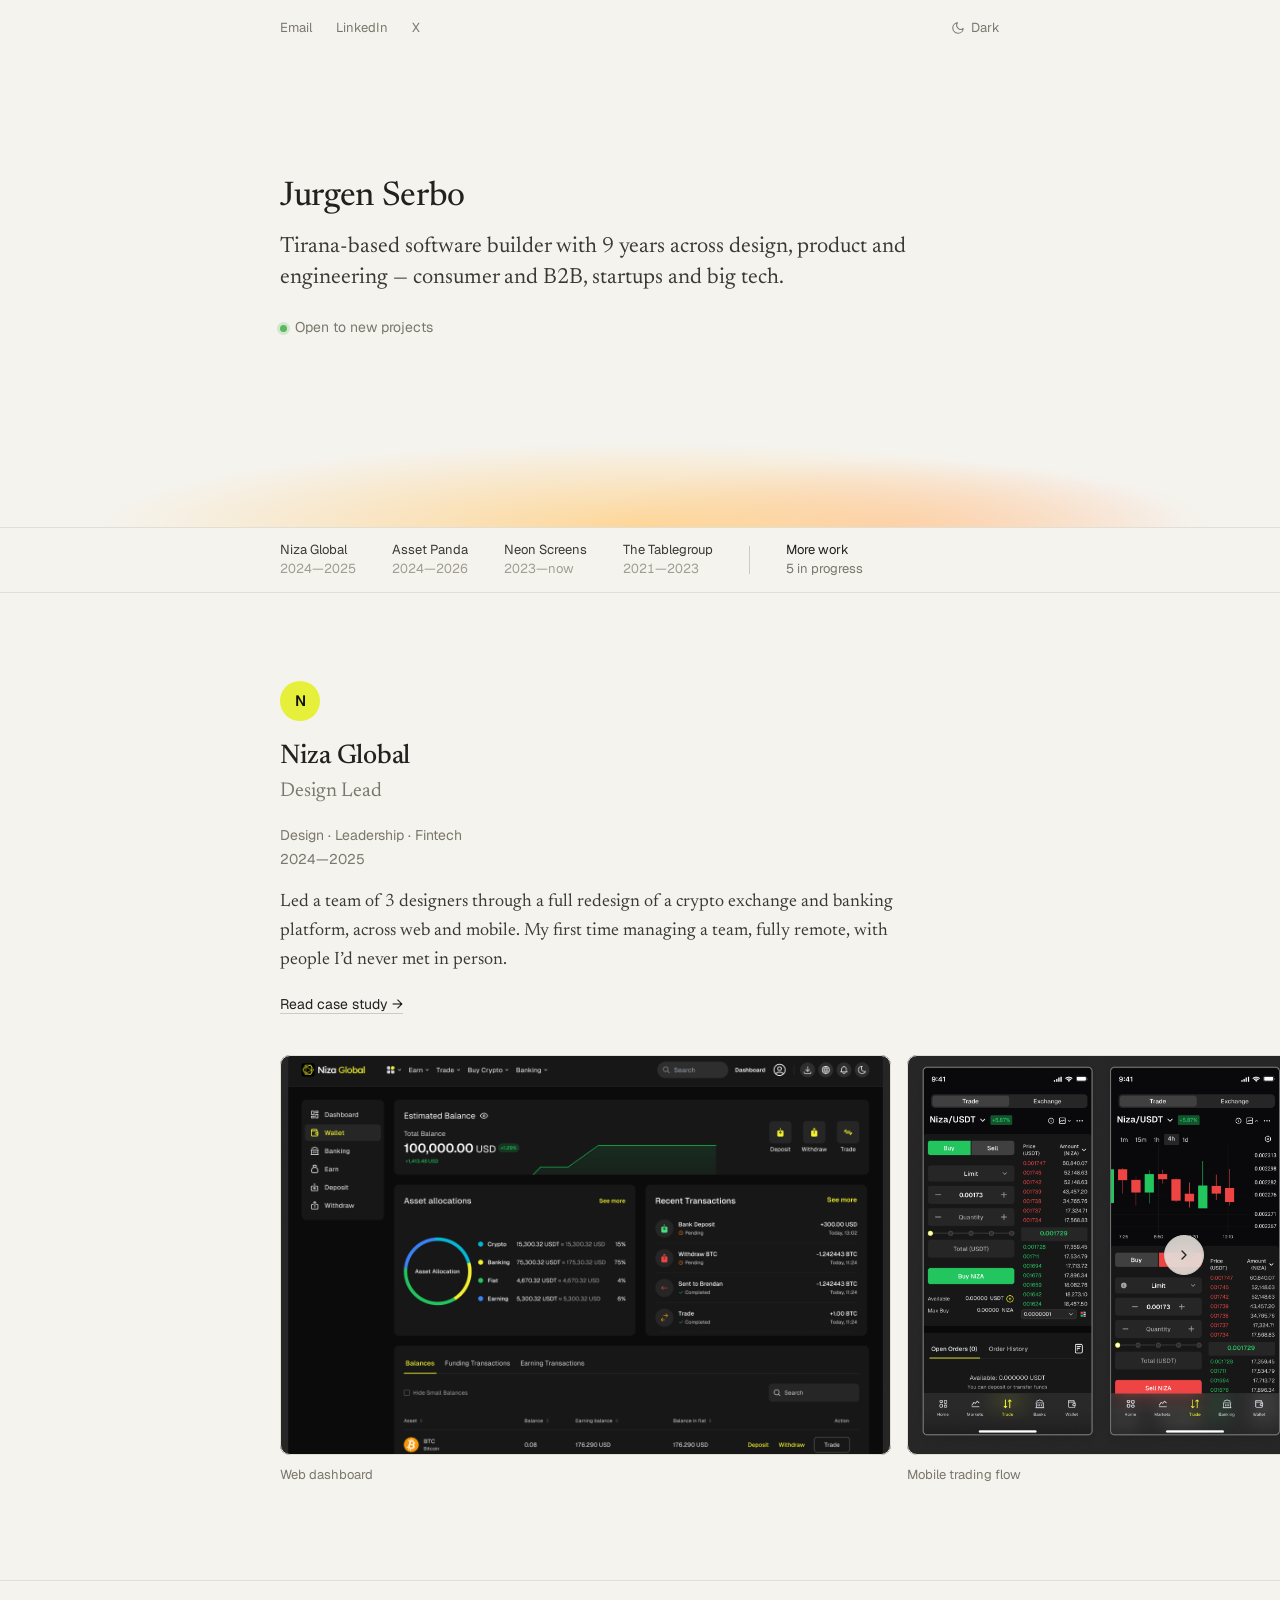
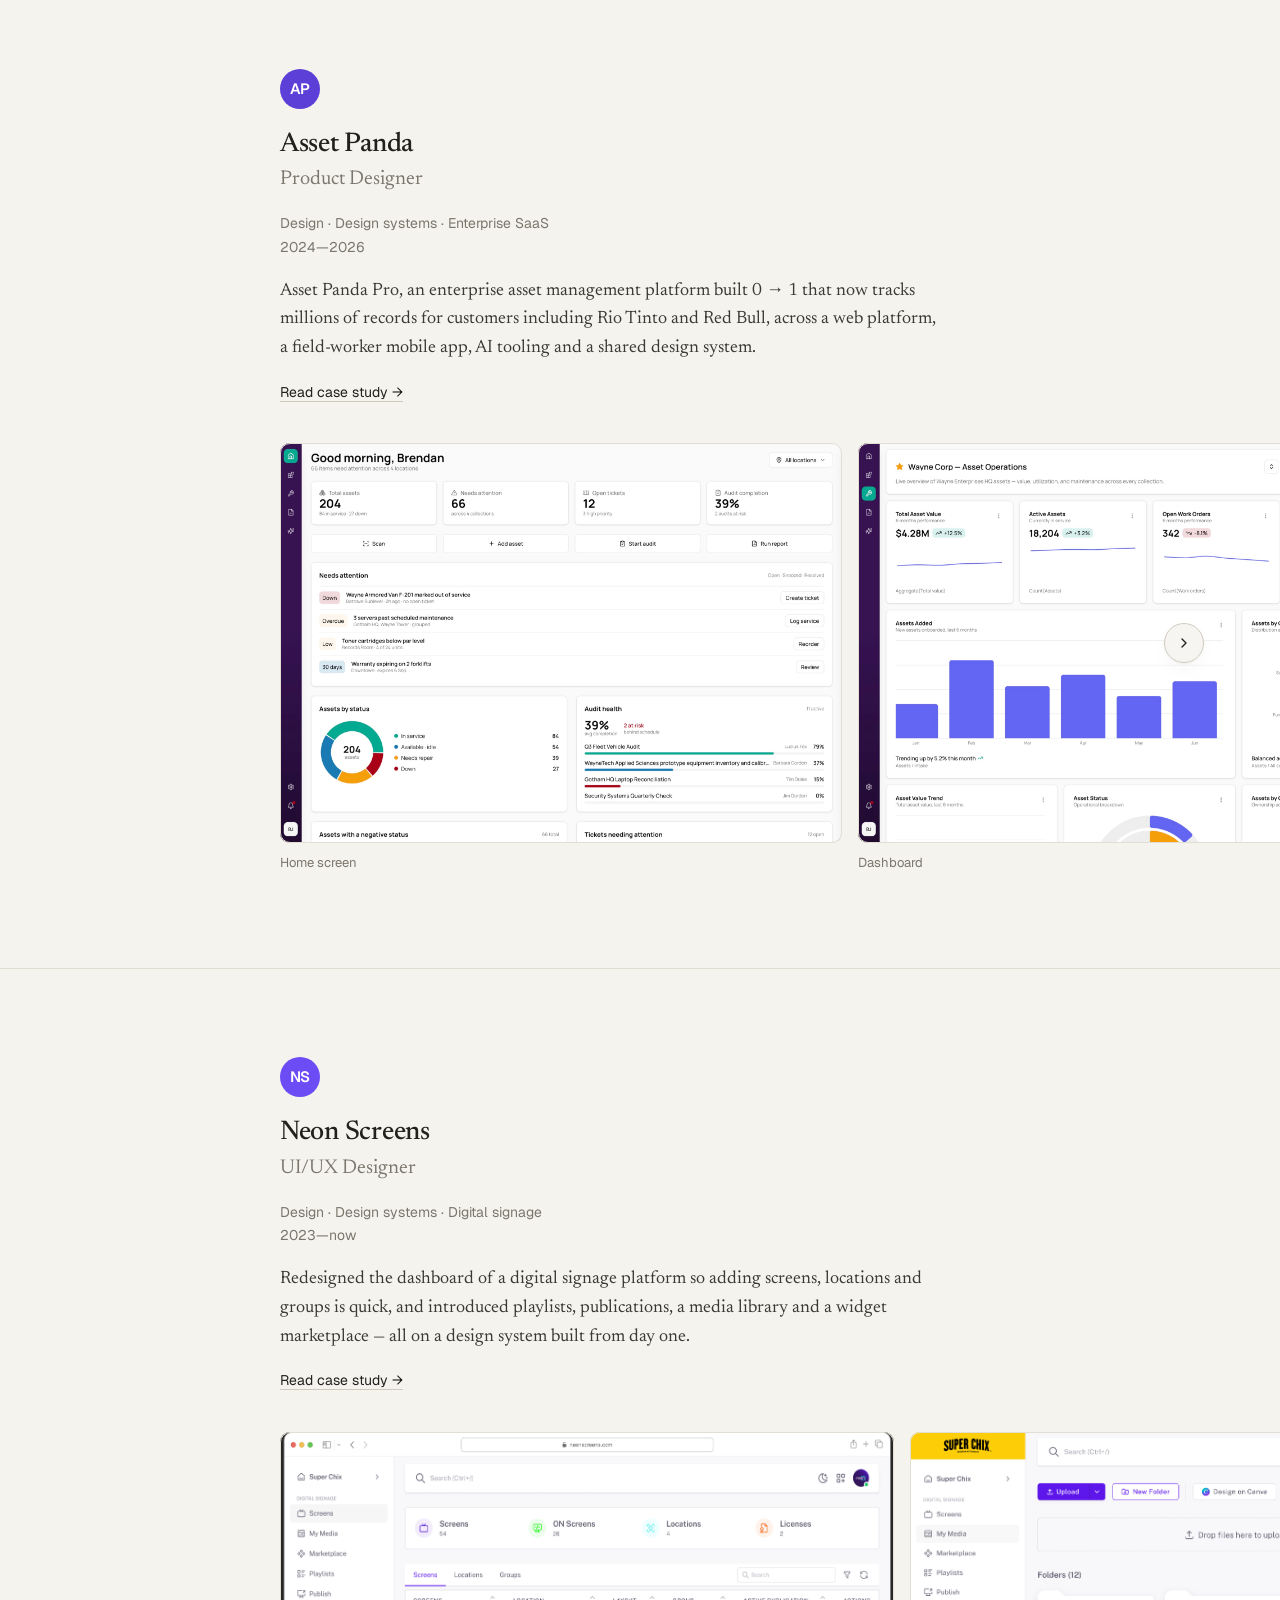
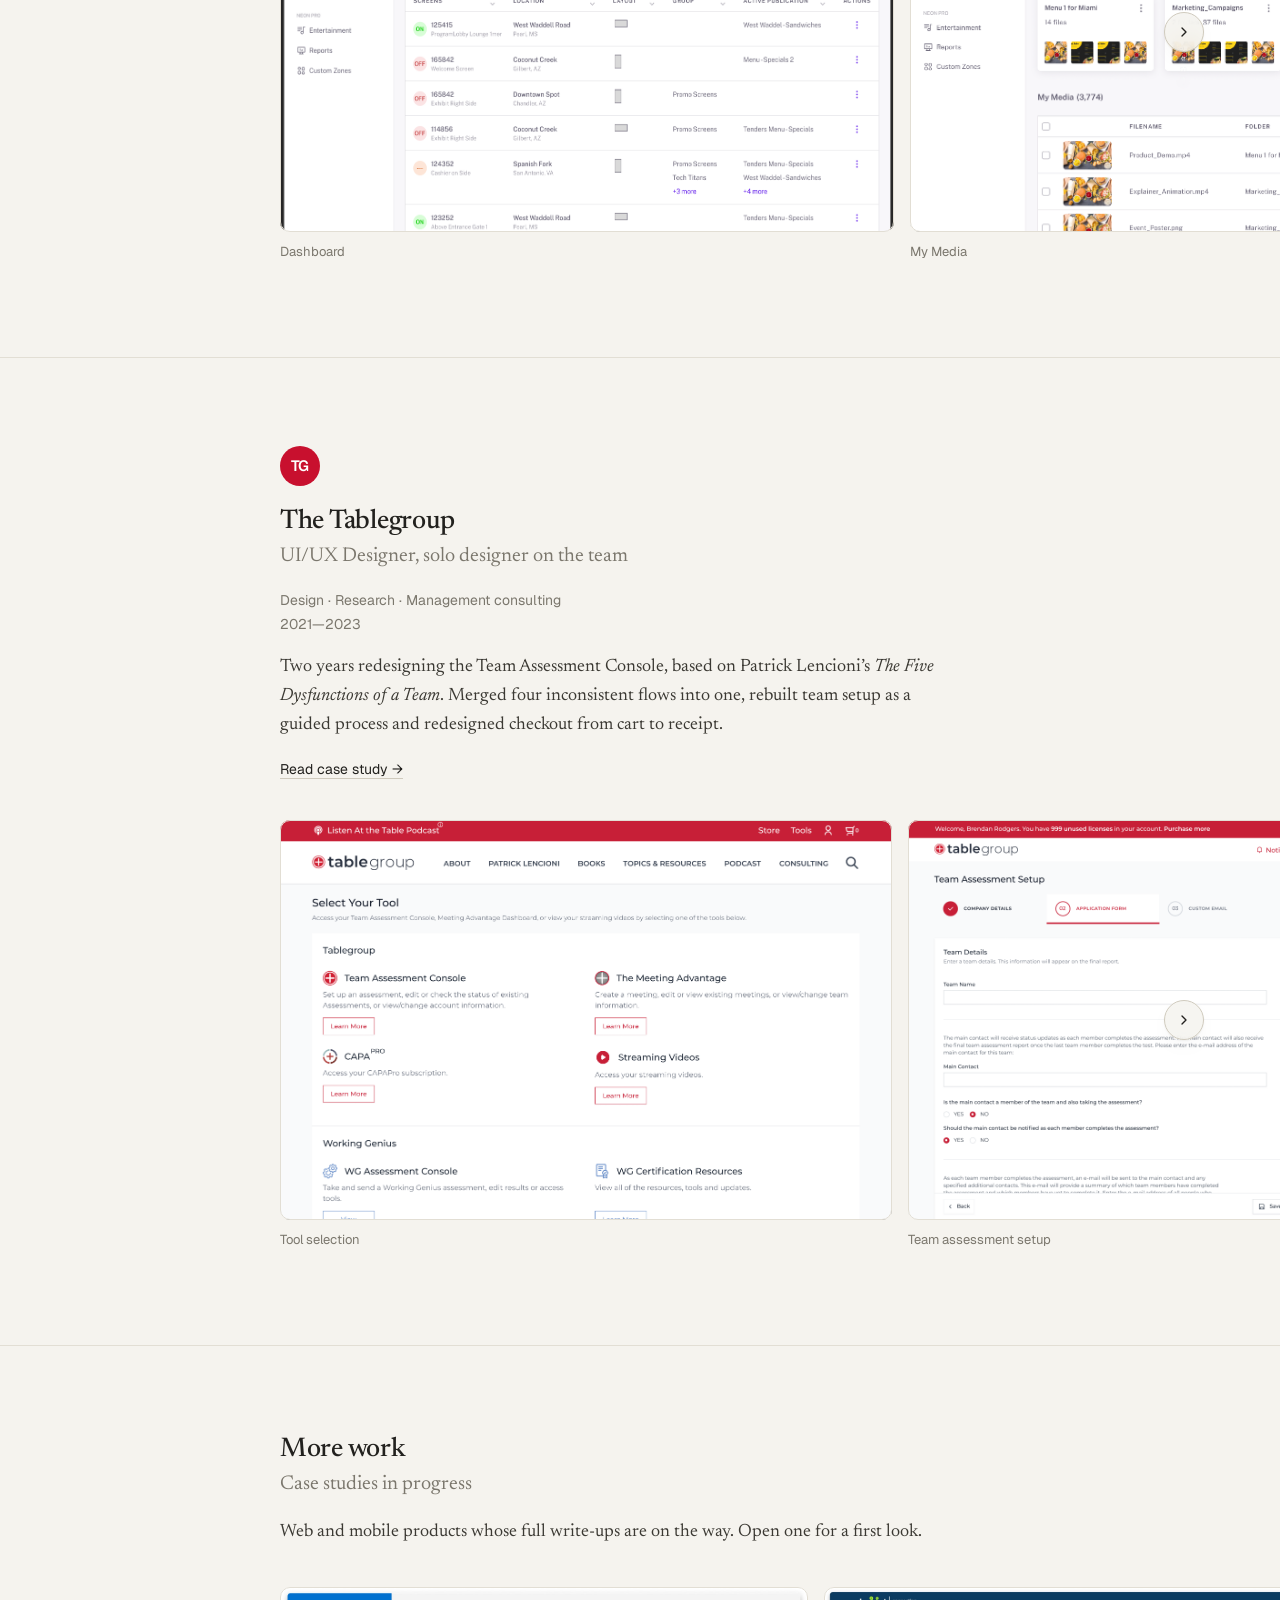
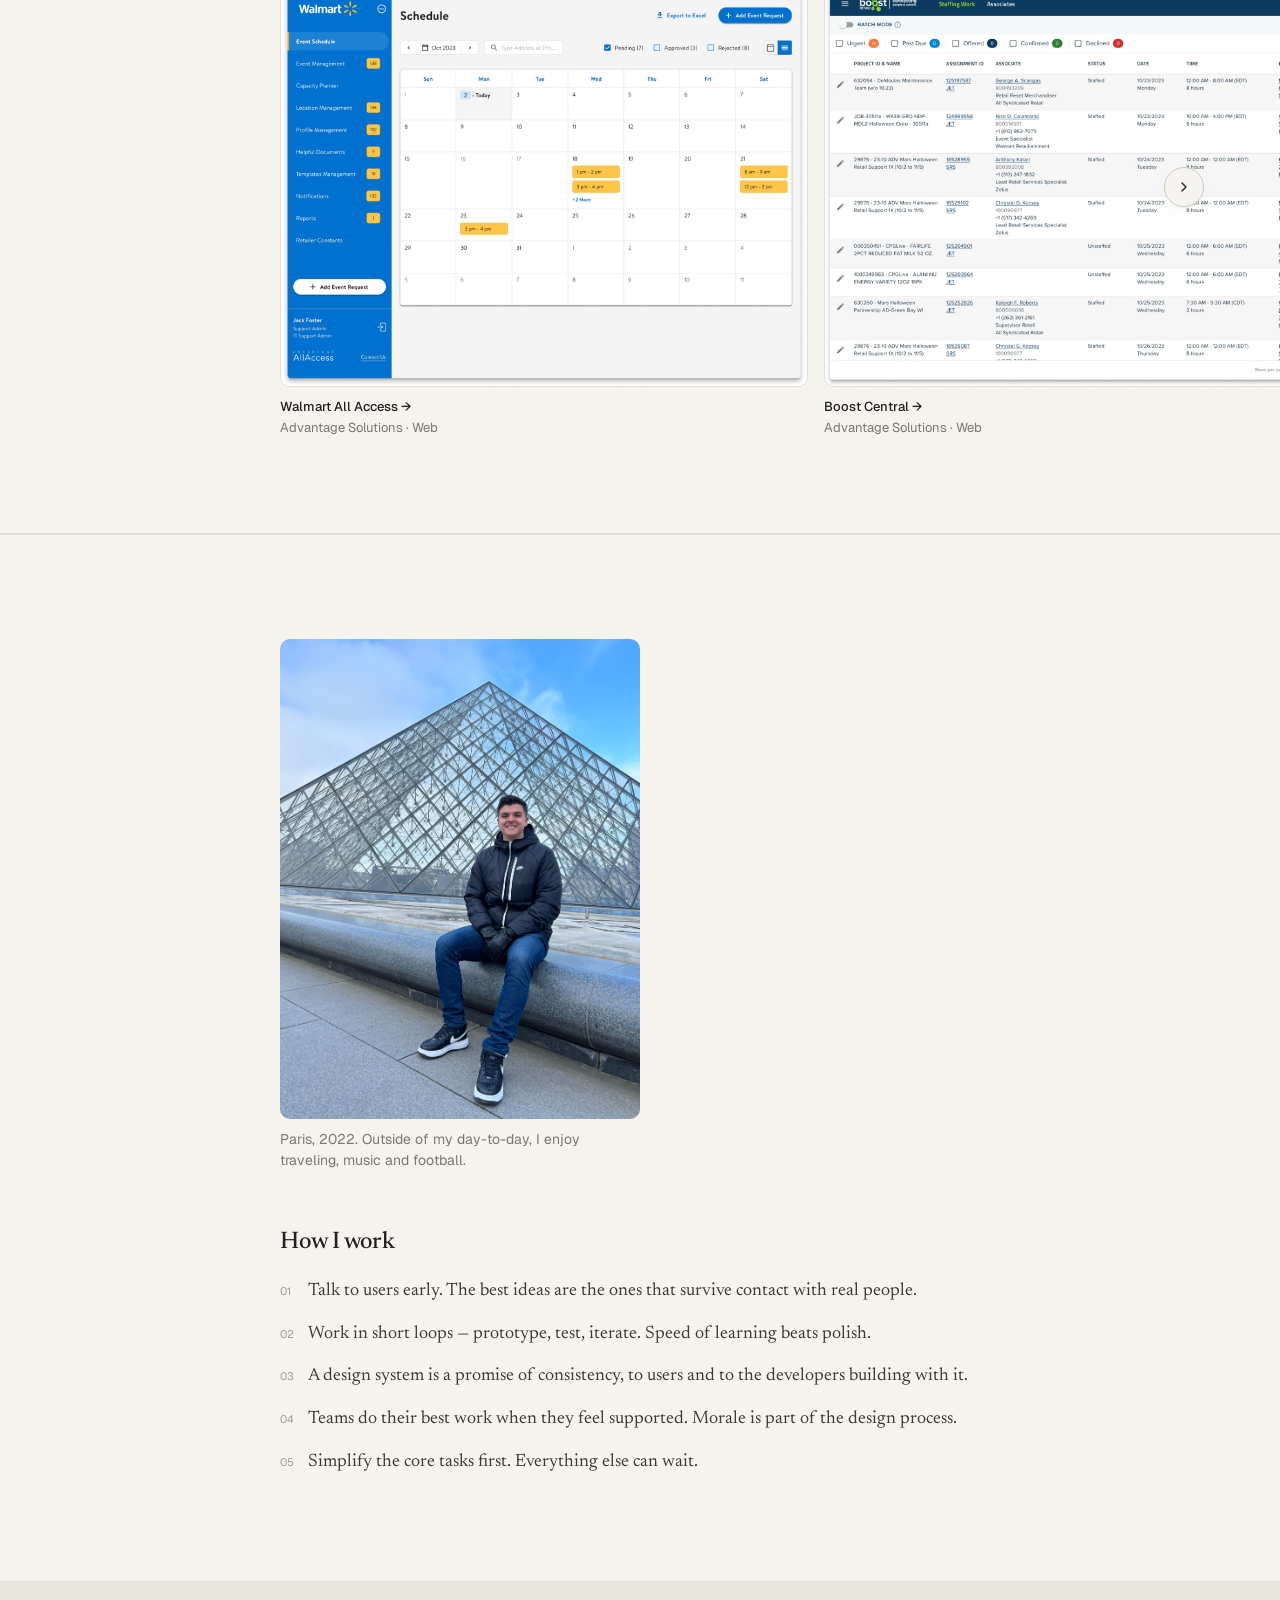
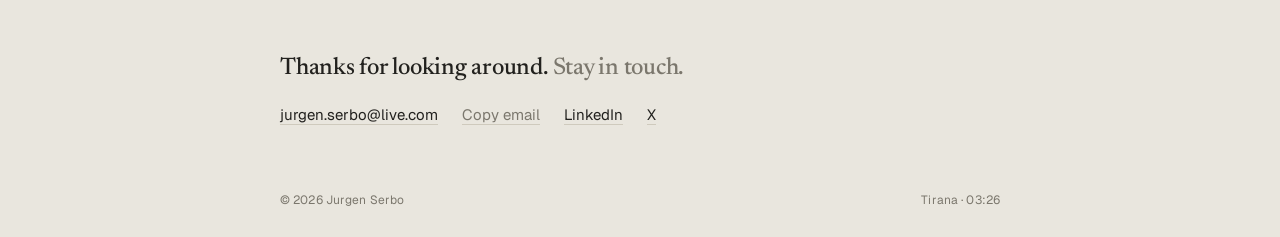
==== index.html @ f15e5cf1 "Portfolio site Co-Authored-By: Claude Opus 5.5 <noreply@anthropic.com>" ====
<!doctype html>
<html lang="en">
<head>
  <meta charset="utf-8">
  <meta name="viewport" content="width=device-width, initial-scale=1">
  <title>Jurgen Serbo</title>
  <meta name="description" content="Tirana-based software builder with 9 years across design, product and engineering — consumer and B2B, startups and big tech.">
  <meta name="theme-color" content="#f5f3ee">
  <script src="assets/js/theme.js"></script>
  <link rel="preconnect" href="https://fonts.googleapis.com">
  <link rel="preconnect" href="https://fonts.gstatic.com" crossorigin>
  <link href="https://fonts.googleapis.com/css2?family=Geist:wght@400;500;600&family=Newsreader:ital,opsz,wght@0,6..72,300..700;1,6..72,300..700&display=swap" rel="stylesheet">
  <link rel="stylesheet" href="assets/css/style.css">
  <link rel="icon" href="data:image/svg+xml,%3Csvg xmlns='http://www.w3.org/2000/svg' viewBox='0 0 32 32'%3E%3Ccircle cx='16' cy='16' r='16' fill='%2322211e'/%3E%3Ctext x='16' y='22' text-anchor='middle' font-family='Georgia' font-size='18' fill='%23f5f3ee'%3EJ%3C/text%3E%3C/svg%3E">
</head>
<body data-page="home">
  <a class="skip-link" href="#main">Skip to content</a>
  <header data-header></header>

  <main id="main">
    <section class="intro wrap">
      <h1>Jurgen Serbo</h1>
      <p class="intro__bio">Tirana-based software builder with 9 years across design, product and engineering — consumer and B2B, startups and big tech.</p>
      <p class="intro__status meta">Open to new projects</p>
    </section>

    <div class="glow" aria-hidden="true"></div>

    <nav class="timeline" aria-label="Projects">
      <div class="timeline__scroller">
          <a href="#niza-global"><span>Niza Global</span><span>2024—2025</span></a>
          <a href="#asset-panda"><span>Asset Panda</span><span>2024—2026</span></a>
          <a href="#neon-screens"><span>Neon Screens</span><span>2023—now</span></a>
          <a href="#the-tablegroup"><span>The Tablegroup</span><span>2021—2023</span></a>
          <span class="timeline__divider" aria-hidden="true"></span>
          <a href="#more-work"><span>More work</span><span>5 in progress</span></a>
      </div>
    </nav>

    <!-- Niza Global -->
    <section class="project" id="niza-global" aria-labelledby="niza-title">
      <div class="wrap fade">
        <div class="logo" style="--logo-bg:#e6f03a;--logo-fg:#141412" aria-hidden="true">N</div>
        <h2 id="niza-title">Niza Global</h2>
        <p class="project__role">Design Lead</p>
        <div class="project__facts meta"><span>Design · Leadership · Fintech</span><span>2024—2025</span></div>
        <p class="project__desc">Led a team of 3 designers through a full redesign of a crypto exchange and banking platform, across web and mobile. My first time managing a team, fully remote, with people I’d never met in person.</p>
        <div class="project__more"><a class="text-link" href="niza-global.html">Read case study →</a></div>
      </div>
      <div class="carousel" data-carousel>
        <div class="carousel__track">
          <figure class="carousel__item"><div class="carousel__frame" data-zoom><img src="assets/img/niza-hero.png" width="1344" height="880" alt="Niza Global web dashboard with portfolio balance, asset allocation and recent transactions" loading="lazy"></div><figcaption>Web dashboard</figcaption></figure>
          <figure class="carousel__item"><div class="carousel__frame" data-zoom><img src="assets/img/niza-trade.png" width="1655" height="696" alt="Five mobile trading screens: order book, chart, open orders, market trades and coin info" loading="lazy"></div><figcaption>Mobile trading flow</figcaption></figure>
          <figure class="carousel__item"><div class="carousel__frame" data-zoom><img src="assets/img/niza-dash-after.png" width="578" height="1149" alt="Redesigned mobile home with total balance, quick actions and markets" loading="lazy"></div><figcaption>Mobile home</figcaption></figure>
          <figure class="carousel__item"><div class="carousel__frame" data-zoom><img src="assets/img/niza-wallet-after.png" width="578" height="1149" alt="Redesigned mobile wallet with balance chart and recent activities" loading="lazy"></div><figcaption>Wallet</figcaption></figure>
        </div>
      </div>
    </section>

    <!-- Asset Panda -->
    <section class="project" id="asset-panda" aria-labelledby="ap-title">
      <div class="wrap fade">
        <div class="logo" style="--logo-bg:#5b3fd6;--logo-fg:#fff" aria-hidden="true">AP</div>
        <h2 id="ap-title">Asset Panda</h2>
        <p class="project__role">Product Designer</p>
        <div class="project__facts meta"><span>Design · Design systems · Enterprise SaaS</span><span>2024—2026</span></div>
        <p class="project__desc">Asset Panda Pro, an enterprise asset management platform built 0 → 1 that now tracks millions of records for customers including Rio Tinto and Red Bull, across a web platform, a field-worker mobile app, AI tooling and a shared design system.</p>
        <div class="project__more"><a class="text-link" href="asset-panda.html">Read case study →</a></div>
      </div>
      <div class="carousel" data-carousel>
        <div class="carousel__track">
          <figure class="carousel__item"><div class="carousel__frame" data-zoom><img src="assets/img/asset-panda/web-home.jpg" width="2000" height="1423" alt="Asset Panda home screen with KPI tiles and a needs-attention queue" loading="lazy"></div><figcaption>Home screen</figcaption></figure>
          <figure class="carousel__item"><div class="carousel__frame" data-zoom><img src="assets/img/asset-panda/web-dashboard.jpg" width="2000" height="1423" alt="Configurable widget dashboard" loading="lazy"></div><figcaption>Dashboard</figcaption></figure>
          <figure class="carousel__item"><div class="carousel__frame phone-frame" data-zoom><div class="phone-pair"><img src="assets/img/asset-panda/m-home.png" width="410" height="863" alt="Mobile home, light mode" loading="lazy"><img src="assets/img/asset-panda/m-home-dark.png" width="410" height="863" alt="Mobile home, dark mode" loading="lazy"></div></div><figcaption>Mobile home, light and dark</figcaption></figure>
          <figure class="carousel__item"><div class="carousel__frame" data-zoom><img src="assets/img/asset-panda/web-ai.jpg" width="2000" height="1423" alt="Ursa AI assistant panel" loading="lazy"></div><figcaption>Ursa AI assistant</figcaption></figure>
        </div>
      </div>
    </section>

    <!-- Neon Screens -->
    <section class="project" id="neon-screens" aria-labelledby="neon-title">
      <div class="wrap fade">
        <div class="logo" style="--logo-bg:#6c4cf5;--logo-fg:#fff" aria-hidden="true">NS</div>
        <h2 id="neon-title">Neon Screens</h2>
        <p class="project__role">UI/UX Designer</p>
        <div class="project__facts meta"><span>Design · Design systems · Digital signage</span><span>2023—now</span></div>
        <p class="project__desc">Redesigned the dashboard of a digital signage platform so adding screens, locations and groups is quick, and introduced playlists, publications, a media library and a widget marketplace — all on a design system built from day one.</p>
        <div class="project__more"><a class="text-link" href="neon-screens.html">Read case study →</a></div>
      </div>
      <div class="carousel" data-carousel>
        <div class="carousel__track">
          <figure class="carousel__item"><div class="carousel__frame" data-zoom><img src="assets/img/neon-hero.png" width="1345" height="876" alt="Neon Screens dashboard listing screens with status, location and playlist" loading="lazy"></div><figcaption>Dashboard</figcaption></figure>
          <figure class="carousel__item"><div class="carousel__frame" data-zoom><img src="assets/img/neon-market.png" width="1345" height="843" alt="My Media library with folders and a table of media files" loading="lazy"></div><figcaption>My Media</figcaption></figure>
          <figure class="carousel__item"><div class="carousel__frame" data-zoom><img src="assets/img/neon-media.png" width="1112" height="879" alt="Media details panel showing a video’s playlists and metadata" loading="lazy"></div><figcaption>Media details</figcaption></figure>
          <figure class="carousel__item"><div class="carousel__frame" data-zoom><img src="assets/img/neon-ds.png" width="1345" height="843" alt="New Publication screen with a two-zone layout" loading="lazy"></div><figcaption>New publication</figcaption></figure>
        </div>
      </div>
    </section>

    <!-- The Tablegroup -->
    <section class="project" id="the-tablegroup" aria-labelledby="tg-title">
      <div class="wrap fade">
        <div class="logo" style="--logo-bg:#c8102e;--logo-fg:#fff" aria-hidden="true">TG</div>
        <h2 id="tg-title">The Tablegroup</h2>
        <p class="project__role">UI/UX Designer, solo designer on the team</p>
        <div class="project__facts meta"><span>Design · Research · Management consulting</span><span>2021—2023</span></div>
        <p class="project__desc">Two years redesigning the Team Assessment Console, based on Patrick Lencioni’s <em>The Five Dysfunctions of a Team</em>. Merged four inconsistent flows into one, rebuilt team setup as a guided process and redesigned checkout from cart to receipt.</p>
        <div class="project__more"><a class="text-link" href="the-tablegroup.html">Read case study →</a></div>
      </div>
      <div class="carousel" data-carousel>
        <div class="carousel__track">
          <figure class="carousel__item"><div class="carousel__frame" data-zoom><img src="assets/img/tg-hero.png" width="1345" height="879" alt="The Table Group ‘Select your tool’ page" loading="lazy"></div><figcaption>Tool selection</figcaption></figure>
          <figure class="carousel__item"><div class="carousel__frame" data-zoom><img src="assets/img/tg-setup.png" width="1104" height="880" alt="Team Assessment Setup, team details step" loading="lazy"></div><figcaption>Team assessment setup</figcaption></figure>
          <figure class="carousel__item"><div class="carousel__frame" data-zoom><img src="assets/img/tg-overview.png" width="1344" height="880" alt="Assessments overview dashboard" loading="lazy"></div><figcaption>Assessment overview</figcaption></figure>
          <figure class="carousel__item"><div class="carousel__frame" data-zoom><img src="assets/img/tg-checkout.png" width="1104" height="732" alt="Checkout page with billing, shipping method and order summary" loading="lazy"></div><figcaption>Checkout</figcaption></figure>
        </div>
      </div>
    </section>

    <!-- Projects whose case studies aren't written yet. Details live in coming-soon.html (PROJECTS). -->
    <section class="project more" id="more-work" aria-labelledby="more-title">
      <div class="wrap fade">
        <h2 id="more-title">More work</h2>
        <p class="project__role">Case studies in progress</p>
        <p class="project__desc">Web and mobile products whose full write-ups are on the way. Open one for a first look.</p>
      </div>
      <div class="carousel" data-carousel>
        <div class="carousel__track">
          <a class="carousel__item carousel__link" href="coming-soon.html?p=walmart-all-access">
            <div class="carousel__frame"><img src="assets/img/card-walmart.jpg" width="1600" height="1211" alt="Walmart All Access scheduling calendar" loading="lazy"></div>
            <span class="carousel__caption"><span class="carousel__title">Walmart All Access →</span><span>Advantage Solutions · Web</span></span>
          </a>
          <a class="carousel__item carousel__link" href="coming-soon.html?p=boost-central">
            <div class="carousel__frame"><img src="assets/img/card-boost-central.jpg" width="1600" height="1165" alt="Boost Central data table" loading="lazy"></div>
            <span class="carousel__caption"><span class="carousel__title">Boost Central →</span><span>Advantage Solutions · Web</span></span>
          </a>
          <a class="carousel__item carousel__link" href="coming-soon.html?p=boost-retail">
            <div class="carousel__frame"><img src="assets/img/card-boost-retail.jpg" width="1600" height="1102" alt="Boost Retail mobile app screens" loading="lazy"></div>
            <span class="carousel__caption"><span class="carousel__title">Boost Retail →</span><span>Advantage Solutions · Mobile</span></span>
          </a>
          <a class="carousel__item carousel__link" href="coming-soon.html?p=the-boat-app">
            <div class="carousel__frame"><img src="assets/img/card-marine.jpg" width="1600" height="1080" alt="The Boat App onboarding screens" loading="lazy"></div>
            <span class="carousel__caption"><span class="carousel__title">The Boat App &amp; TheBoatDB →</span><span>Marine Data Cloud · Web + Mobile</span></span>
          </a>
          <a class="carousel__item carousel__link" href="coming-soon.html?p=akademi">
            <div class="carousel__frame"><img src="assets/img/card-akademi.jpg" width="1600" height="1106" alt="Akademi.al mobile app profile screens" loading="lazy"></div>
            <span class="carousel__caption"><span class="carousel__title">Akademi.al →</span><span>Mobile</span></span>
          </a>
        </div>
      </div>
    </section>

    <section class="about">
      <div class="wrap fade">
        <figure class="about__photo">
          <img src="assets/img/portrait.jpg" width="825" height="1100" alt="Jurgen sitting in front of the Louvre pyramid in Paris" loading="lazy">
          <figcaption class="meta">Paris, 2022. Outside of my day-to-day, I enjoy traveling, music and football.</figcaption>
        </figure>

        <h2>How I work</h2>
        <!-- Draft principles — replace with Jurgen's own words -->
        <ol class="principles">
          <li>Talk to users early. The best ideas are the ones that survive contact with real people.</li>
          <li>Work in short loops — prototype, test, iterate. Speed of learning beats polish.</li>
          <li>A design system is a promise of consistency, to users and to the developers building with it.</li>
          <li>Teams do their best work when they feel supported. Morale is part of the design process.</li>
          <li>Simplify the core tasks first. Everything else can wait.</li>
        </ol>
      </div>
    </section>
  </main>

  <footer data-footer></footer>
  <script src="assets/js/main.js"></script>
</body>
</html>
---- assets/css/style.css ----
/* ==========================================================================
   Jurgen Serbo — Portfolio
   Quiet, reading-first layout: tokens → base → chrome → home → case → bits
   ========================================================================== */

:root {
  --bg: #f5f3ee;
  --bg-deep: #e9e6de;
  --surface: #ecE9e2;
  --line: #e2ded4;
  --line-strong: #cfcabd;
  --text: #22211e;
  --text-soft: #3b3933;
  --muted: #7b776d;
  --faint: #a29d91;
  --glow-a: #ffd28a;
  --glow-b: #ffb59a;
  --shadow: 0 1px 2px rgba(40, 35, 20, 0.06), 0 8px 24px -12px rgba(40, 35, 20, 0.18);

  --font-sans: "Geist", ui-sans-serif, system-ui, sans-serif;
  --font-serif: "Newsreader", ui-serif, Georgia, serif;
  --font-mono: "Geist Mono", ui-monospace, "SF Mono", Menlo, monospace;

  --read: 720px;
  --wide: 1080px;
  --gutter: clamp(20px, 5vw, 40px);
  --bar-h: 64px;
  --inset: max(var(--gutter), calc((100vw - var(--read)) / 2));
  --ease: cubic-bezier(0.22, 1, 0.36, 1);

  color-scheme: light;
}

:root[data-theme="dark"] {
  --bg: #141412;
  --bg-deep: #0e0e0d;
  --surface: #1d1c1a;
  --line: #2a2926;
  --line-strong: #3a3934;
  --text: #ebe8e1;
  --text-soft: #d6d2c9;
  --muted: #9a958a;
  --faint: #6f6b62;
  --glow-a: #8a5a1c;
  --glow-b: #7a3a28;
  --shadow: 0 1px 2px rgba(0, 0, 0, 0.3), 0 10px 30px -14px rgba(0, 0, 0, 0.7);
  color-scheme: dark;
}

/* ---------- Base ---------- */
*,
*::before,
*::after { box-sizing: border-box; }

html { -webkit-text-size-adjust: 100%; scroll-behavior: smooth; scroll-padding-top: calc(var(--bar-h) + 24px); }

body {
  margin: 0;
  background: var(--bg);
  color: var(--text);
  font-family: var(--font-serif);
  font-size: 18px;
  line-height: 1.6;
  font-optical-sizing: auto;
  -webkit-font-smoothing: antialiased;
  text-rendering: optimizeLegibility;
  overflow-x: hidden;
}

img { display: block; max-width: 100%; height: auto; }
a { color: inherit; text-decoration: none; }
button { font: inherit; color: inherit; background: none; border: 0; padding: 0; cursor: pointer; }
p { margin: 0; }
h1, h2, h3, h4 { margin: 0; font-weight: 400; letter-spacing: -0.01em; line-height: 1.2; }
ul, ol { margin: 0; padding: 0; list-style: none; }

::selection { background: var(--glow-a); color: #22211e; }

:focus-visible { outline: 2px solid var(--text); outline-offset: 3px; border-radius: 4px; }

.skip-link {
  position: fixed; top: 12px; left: 12px; z-index: 200;
  padding: 8px 14px; border-radius: 6px;
  background: var(--text); color: var(--bg);
  font-family: var(--font-sans); font-size: 14px;
  transform: translateY(-200%);
  transition: transform 0.25s var(--ease);
}
.skip-link:focus { transform: none; }

.wrap { width: 100%; max-width: calc(var(--read) + var(--gutter) * 2); margin-inline: auto; padding-inline: var(--gutter); }
.wrap--wide { max-width: calc(var(--wide) + var(--gutter) * 2); }

.sans { font-family: var(--font-sans); }
.meta { font-family: var(--font-sans); font-size: 14px; line-height: 1.55; color: var(--muted); }
.meta--sm { font-size: 12px; letter-spacing: 0.01em; }

.text-link {
  text-decoration: underline;
  text-decoration-color: var(--line-strong);
  text-decoration-thickness: 1px;
  text-underline-offset: 4px;
  transition: text-decoration-color 0.2s;
}
.text-link:hover { text-decoration-color: currentColor; }

/* ---------- Header ---------- */
.site-header { padding-block: 18px; }
.site-header__inner { display: flex; align-items: center; justify-content: space-between; gap: 16px; }
.site-header nav { display: flex; flex-wrap: wrap; gap: 4px 24px; }
.site-header a,
.theme-toggle {
  font-family: var(--font-sans); font-size: 13px; color: var(--muted);
  transition: color 0.2s;
}
.site-header a:hover,
.theme-toggle:hover { color: var(--text); }
.site-header a[aria-current="page"] { color: var(--text); }
.theme-toggle { display: inline-flex; align-items: center; gap: 6px; }
.theme-toggle svg { width: 14px; height: 14px; }
.theme-toggle .i-sun { display: none; }
:root[data-theme="dark"] .theme-toggle .i-sun { display: block; }
:root[data-theme="dark"] .theme-toggle .i-moon { display: none; }

/* ---------- Intro ---------- */
.intro { padding-top: clamp(64px, 12vw, 120px); padding-bottom: clamp(40px, 6vw, 64px); }
.intro h1 { font-size: clamp(28px, 3.4vw, 34px); font-weight: 450; color: var(--text); }
.intro__bio { margin-top: 14px; max-width: 640px; font-size: clamp(19px, 2vw, 22px); line-height: 1.45; color: var(--text-soft); }
.intro__status { margin-top: 22px; display: inline-flex; align-items: center; gap: 8px; }
.intro__status::before { content: ""; width: 7px; height: 7px; border-radius: 50%; background: #5cb85c; box-shadow: 0 0 0 3px color-mix(in srgb, #5cb85c 22%, transparent); }

.glow {
  height: clamp(70px, 12vw, 120px);
  background:
    radial-gradient(60% 100% at 50% 100%, color-mix(in srgb, var(--glow-a) 85%, transparent), transparent 70%),
    radial-gradient(35% 80% at 70% 100%, color-mix(in srgb, var(--glow-b) 55%, transparent), transparent 70%);
  pointer-events: none;
}

/* ---------- Sticky timeline bar ---------- */
.timeline {
  position: sticky; top: 0; z-index: 40;
  background: color-mix(in srgb, var(--bg) 96%, transparent);
  backdrop-filter: blur(12px); -webkit-backdrop-filter: blur(12px);
  border-block: 1px solid var(--line);
}
.timeline__scroller {
  display: flex; align-items: center; gap: clamp(20px, 3vw, 36px);
  height: var(--bar-h);
  overflow-x: auto;
  scrollbar-width: none;
  mask-image: linear-gradient(90deg, #000 88%, transparent);
  -webkit-mask-image: linear-gradient(90deg, #000 88%, transparent);
  padding-inline: var(--inset) 64px;
}
.timeline__scroller::-webkit-scrollbar { display: none; }
.timeline a {
  flex-shrink: 0;
  display: grid; gap: 1px;
  font-family: var(--font-sans); font-size: 13px; line-height: 1.35;
  color: var(--muted);
  transition: color 0.2s;
}
.timeline a span:first-child { color: var(--text-soft); transition: color 0.2s; }
.timeline a span:last-child { color: var(--faint); font-variant-numeric: tabular-nums; }
.timeline a:hover span,
.timeline a.is-active span { color: var(--text); }
.timeline a.is-active span:last-child { color: var(--muted); }
.timeline__divider { flex-shrink: 0; width: 1px; height: 28px; background: var(--line-strong); }

/* ---------- Project sections ---------- */
.project { padding-block: clamp(56px, 8vw, 88px); border-bottom: 1px solid var(--line); scroll-margin-top: calc(var(--bar-h) + 8px); }
.project:last-of-type { border-bottom: 0; }

.logo {
  width: 40px; height: 40px; border-radius: 50%;
  display: grid; place-items: center;
  background: var(--logo-bg, var(--text)); color: var(--logo-fg, var(--bg));
  font-family: var(--font-sans); font-size: 15px; font-weight: 600; letter-spacing: -0.02em;
  margin-bottom: 20px;
}
.project h2 { font-size: clamp(24px, 2.4vw, 27px); font-weight: 500; }
.project__role { margin-top: 2px; font-size: clamp(18px, 1.8vw, 20px); color: var(--muted); }
.project__facts { margin-top: 18px; display: grid; gap: 2px; }
.project__desc { margin-top: 18px; color: var(--text-soft); max-width: 660px; }
.project__desc + .project__desc { margin-top: 12px; }
.project__more { margin-top: 18px; display: flex; flex-wrap: wrap; gap: 6px 22px; }
.project__more a { font-family: var(--font-sans); font-size: 14px; }
.project__soon { font-family: var(--font-sans); font-size: 14px; color: var(--faint); }

/* ---------- Carousel ---------- */
.carousel { position: relative; margin-top: clamp(28px, 4vw, 40px); }
.carousel__track {
  display: flex; gap: 16px;
  overflow-x: auto;
  scroll-snap-type: x mandatory;
  scroll-padding-inline: var(--inset);
  padding-inline: var(--inset);
  padding-bottom: 6px;
  scrollbar-width: none;
}
.carousel__track::-webkit-scrollbar { display: none; }
.carousel__item { flex-shrink: 0; margin: 0; scroll-snap-align: start; }
.carousel__frame {
  height: clamp(220px, 34vw, 400px);
  border-radius: 10px;
  overflow: hidden;
  background: var(--surface);
  outline: 1px solid var(--line);
  outline-offset: -1px;
  cursor: zoom-in;
}
.carousel__frame img { height: 100%; width: auto; max-width: none; transition: transform 0.6s var(--ease); }
.carousel__frame:hover img { transform: scale(1.015); }
.carousel__item figcaption { margin-top: 10px; font-family: var(--font-sans); font-size: 13px; color: var(--muted); }

.carousel__btn {
  position: absolute; top: calc(clamp(220px, 34vw, 400px) / 2); right: max(12px, calc((100vw - var(--wide)) / 2 - 24px));
  transform: translateY(-50%);
  width: 40px; height: 40px; border-radius: 50%;
  display: grid; place-items: center;
  background: color-mix(in srgb, var(--bg) 82%, transparent);
  backdrop-filter: blur(10px); -webkit-backdrop-filter: blur(10px);
  border: 1px solid var(--line-strong);
  color: var(--text);
  box-shadow: var(--shadow);
  transition: opacity 0.2s, transform 0.2s var(--ease);
}
.carousel__btn:hover { transform: translateY(-50%) scale(1.06); }
.carousel__btn--prev { right: auto; left: max(12px, calc((100vw - var(--wide)) / 2 - 24px)); }
.carousel__btn svg { width: 16px; height: 16px; }
.carousel__btn[hidden] { display: none; }
@media (hover: none) { .carousel__btn { display: none; } }

/* single image (no carousel needed) */
.shot { margin: clamp(28px, 4vw, 40px) 0 0; }
.shot .carousel__frame { height: auto; }
.shot .carousel__frame img { width: 100%; height: auto; }
.shot figcaption { margin-top: 10px; font-family: var(--font-sans); font-size: 13px; color: var(--muted); }

/* ---------- About / principles ---------- */
.about { padding-block: clamp(64px, 9vw, 104px); border-top: 1px solid var(--line); }
.about__photo { margin: 0; max-width: 360px; }
.about__photo img { width: 100%; border-radius: 10px; }
.about__photo figcaption { margin-top: 10px; }
.about h2 { margin-top: clamp(40px, 6vw, 56px); font-size: 24px; font-weight: 500; }
.principles { margin-top: 20px; display: grid; gap: 14px; counter-reset: p; }
.principles li { display: grid; grid-template-columns: 28px 1fr; color: var(--text-soft); }
.principles li::before { counter-increment: p; content: counter(p, decimal-leading-zero); font-family: var(--font-sans); font-size: 11px; color: var(--faint); padding-top: 6px; }

/* ---------- Footer ---------- */
.site-footer { background: var(--bg-deep); border-top: 1px solid var(--line); padding-block: clamp(48px, 7vw, 72px) 28px; }
.site-footer h2 { font-size: 24px; font-weight: 500; }
.site-footer h2 span { color: var(--muted); }
.footer-links { margin-top: 20px; display: flex; flex-wrap: wrap; gap: 8px 24px; font-family: var(--font-sans); font-size: 15px; }
.footer-links button { font-family: var(--font-sans); font-size: 15px; }
.footer-bottom { margin-top: clamp(40px, 6vw, 64px); display: flex; flex-wrap: wrap; justify-content: space-between; gap: 8px; }

/* ---------- Case study pages ---------- */
.case-top { padding-top: clamp(48px, 8vw, 88px); }
.back-link { font-family: var(--font-sans); font-size: 13px; color: var(--muted); transition: color 0.2s; }
.back-link:hover { color: var(--text); }
.case-top .logo { margin-top: 36px; }
.case-top h1 { font-size: clamp(30px, 3.6vw, 38px); font-weight: 500; }
.case-lede { margin-top: 20px; font-size: clamp(19px, 2vw, 21px); line-height: 1.55; color: var(--text-soft); }

.meta-grid { display: grid; grid-template-columns: repeat(4, minmax(0, 1fr)); gap: 16px; margin: 32px 0 0; padding-top: 18px; border-top: 1px solid var(--line); }
.meta-grid dt { font-family: var(--font-sans); font-size: 12px; color: var(--faint); }
.meta-grid dd { margin: 4px 0 0; font-family: var(--font-sans); font-size: 14px; color: var(--text-soft); }
@media (max-width: 640px) { .meta-grid { grid-template-columns: repeat(2, minmax(0, 1fr)); } }

.case-section { padding-top: clamp(48px, 7vw, 72px); }
.case-section h2 { font-size: 24px; font-weight: 500; }
.case-section h3 { margin-top: 28px; font-size: 20px; font-weight: 500; }
.case-section p { margin-top: 12px; color: var(--text-soft); }
.case-section h2 + p, .case-section h2 + h3 { margin-top: 12px; }
.case-section strong { font-weight: 600; color: var(--text); }

.tags { margin-top: 14px; display: flex; flex-wrap: wrap; gap: 6px; }
.tags li { font-family: var(--font-sans); font-size: 13px; color: var(--text-soft); padding: 4px 10px; border: 1px solid var(--line); border-radius: 999px; background: var(--surface); }

.figure { margin: clamp(28px, 4vw, 40px) 0 0; }
.figure--wide { width: min(var(--wide), calc(100vw - var(--gutter) * 2)); position: relative; left: 50%; transform: translateX(-50%); }
.figure__frame {
  border-radius: 10px; overflow: hidden;
  background: var(--surface);
  outline: 1px solid var(--line); outline-offset: -1px;
  cursor: zoom-in;
}
.figure__frame img { width: 100%; }
.figure__frame--pad { padding: clamp(16px, 4vw, 40px); display: grid; place-items: center; }
.figure__frame--pad img { width: auto; max-height: 560px; border-radius: 8px; }
.figure figcaption { margin-top: 10px; font-family: var(--font-sans); font-size: 13px; color: var(--muted); }

.pair { display: grid; grid-template-columns: repeat(2, minmax(0, 1fr)); gap: 16px; }
.pair figure { margin: 0; }
.pair .figure__frame--pad img { max-height: 480px; }
@media (max-width: 640px) { .pair { grid-template-columns: 1fr; } }

.next-project { margin-top: clamp(64px, 9vw, 104px); padding-block: 28px; border-top: 1px solid var(--line); display: flex; justify-content: space-between; gap: 16px; flex-wrap: wrap; }
.next-project a { display: grid; gap: 2px; }
.next-project a:last-child { text-align: right; margin-left: auto; }
.next-project .name { font-size: 20px; font-weight: 500; transition: color 0.2s; }
.next-project a:hover .name { color: var(--muted); }

/* ---------- Coming soon ---------- */
.soon { padding-block: clamp(80px, 14vw, 160px); }
.soon img { width: 72px; margin-bottom: 24px; }
.soon h1 { font-size: clamp(28px, 3.4vw, 34px); font-weight: 500; }
.soon p { margin-top: 12px; color: var(--text-soft); }
.soon .project__more { margin-top: 24px; }

/* ---------- Lightbox ---------- */
.lightbox {
  position: fixed; inset: 0; z-index: 90;
  display: grid; place-items: center;
  padding: clamp(16px, 4vw, 56px);
  background: color-mix(in srgb, var(--bg) 92%, transparent);
  backdrop-filter: blur(6px); -webkit-backdrop-filter: blur(6px);
  opacity: 0; visibility: hidden;
  transition: opacity 0.3s var(--ease), visibility 0.3s;
  cursor: zoom-out;
}
.lightbox.is-open { opacity: 1; visibility: visible; }
.lightbox img { max-width: 100%; max-height: 100%; width: auto; border-radius: 10px; box-shadow: var(--shadow); }
.lightbox__close {
  position: absolute; top: 16px; right: 16px;
  width: 36px; height: 36px; border-radius: 50%;
  display: grid; place-items: center;
  border: 1px solid var(--line-strong); background: var(--bg); color: var(--text);
}
.lightbox__close svg { width: 16px; height: 16px; }

/* ---------- Motion ---------- */
.js .fade { opacity: 0; transform: translateY(12px); transition: opacity 0.8s var(--ease), transform 0.8s var(--ease); }
.js .fade.is-in { opacity: 1; transform: none; }

@media (prefers-reduced-motion: reduce) {
  html { scroll-behavior: auto; }
  *, *::before, *::after { transition-duration: 0.01ms !important; animation-duration: 0.01ms !important; }
  .fade { opacity: 1; transform: none; }
}

/* ---------- More work (grouped, case studies in progress) ---------- */
.mini-card__text { display: grid; min-width: 0; flex: 1; }
.mini-card__name { font-size: 17px; font-weight: 500; line-height: 1.3; }
.mini-card__text .meta { font-size: 13px; }
.mini-card__arrow { font-family: var(--font-sans); color: var(--faint); transition: transform 0.3s var(--ease), color 0.2s; }
.logo--sm { width: 30px; height: 30px; margin: 0; font-size: 11px; flex-shrink: 0; }

/* coming-soon project page */
.soon-badge { display: inline-flex; align-items: center; gap: 8px; margin-top: 18px; padding: 5px 12px 5px 6px; border-radius: 999px; border: 1px solid var(--line); background: var(--surface); }
.soon-badge img { width: 22px; height: auto; margin: 0; }
.other-soon { margin-top: clamp(56px, 8vw, 88px); padding-top: 28px; border-top: 1px solid var(--line); }
.other-soon h2 { font-size: 20px; font-weight: 500; }
.other-soon ul { margin-top: 14px; display: grid; }
.other-soon a { display: flex; align-items: center; gap: 12px; padding: 12px 0; border-bottom: 1px solid var(--line); }
.other-soon a:hover .mini-card__name { color: var(--muted); }

/* ---------- Case study extras (Asset Panda) ---------- */
.draft-note {
  margin-top: 28px; padding: 12px 16px;
  border: 1px dashed #d08a2e; border-radius: 10px;
  background: color-mix(in srgb, #ffcf7a 18%, transparent);
  font-family: var(--font-sans); font-size: 13px; line-height: 1.5; color: var(--text-soft);
}
.draft-note strong { color: var(--text); }

.case-section ul.bullets { margin-top: 14px; display: grid; gap: 10px; }
.case-section ul.bullets li { position: relative; padding-left: 20px; color: var(--text-soft); }
.case-section ul.bullets li::before { content: "—"; position: absolute; left: 0; color: var(--faint); }

.stats { margin-top: 24px; display: grid; grid-template-columns: repeat(4, minmax(0, 1fr)); border-block: 1px solid var(--line); }
.stats div { padding: 16px 12px 16px 0; }
.stats div + div { padding-left: 16px; border-left: 1px solid var(--line); }
.stats b { display: block; font-size: 30px; font-weight: 500; line-height: 1.1; }
.stats span { font-family: var(--font-sans); font-size: 12px; color: var(--muted); }
@media (max-width: 640px) {
  .stats { grid-template-columns: repeat(2, minmax(0, 1fr)); }
  .stats div:nth-child(3) { padding-left: 0; border-left: 0; }
  .stats div:nth-child(n + 3) { border-top: 1px solid var(--line); }
}

.def-grid { margin-top: 18px; display: grid; grid-template-columns: repeat(2, minmax(0, 1fr)); gap: 18px 28px; }
.def-grid dt { font-weight: 500; }
.def-grid dd { margin: 4px 0 0; color: var(--text-soft); font-size: 16px; line-height: 1.55; }
@media (max-width: 640px) { .def-grid { grid-template-columns: 1fr; } }

.theme-group { margin-top: 28px; }
.theme-group > .meta { display: flex; justify-content: space-between; padding-bottom: 8px; border-bottom: 1px solid var(--line); text-transform: uppercase; letter-spacing: 0.04em; font-size: 12px; }

.steps { margin-top: 18px; display: grid; gap: 0; counter-reset: s; }
.steps li { display: grid; grid-template-columns: 32px 1fr; padding: 14px 0; border-bottom: 1px solid var(--line); }
.steps li::before { counter-increment: s; content: counter(s, decimal-leading-zero); font-family: var(--font-sans); font-size: 12px; color: var(--faint); padding-top: 5px; }
.steps b { font-weight: 500; }
.steps p { margin-top: 2px; font-size: 16px; }

.cases { margin-top: 18px; display: grid; gap: 16px; }
.cases article { padding: 20px 22px; border-radius: 12px; background: var(--surface); outline: 1px solid var(--line); outline-offset: -1px; }
.cases h3 { margin-top: 0; }
.cases p { font-size: 16px; }

/* carousels on case pages: captions wrap to the image width */
.carousel--captions .carousel__item figcaption { width: 0; min-width: 100%; line-height: 1.5; }
.carousel--captions .carousel__item figcaption b { display: block; font-weight: 500; color: var(--text); }
.phone-pair { display: flex; gap: 10px; height: 100%; padding: 16px; box-sizing: border-box; }
.carousel__frame.phone-frame { padding: 0; }
.phone-pair img { height: 100%; width: auto; border-radius: 14px; }

/* carousel items that link to a page instead of opening the lightbox */
.carousel__link .carousel__frame { cursor: pointer; transition: outline-color 0.2s; }
.carousel__link:hover .carousel__frame { outline-color: var(--line-strong); }
.carousel__caption { display: grid; margin-top: 10px; font-family: var(--font-sans); font-size: 13px; color: var(--muted); }
.carousel__title { color: var(--text); font-weight: 500; transition: color 0.2s; }
.carousel__link:hover .carousel__title { color: var(--muted); }
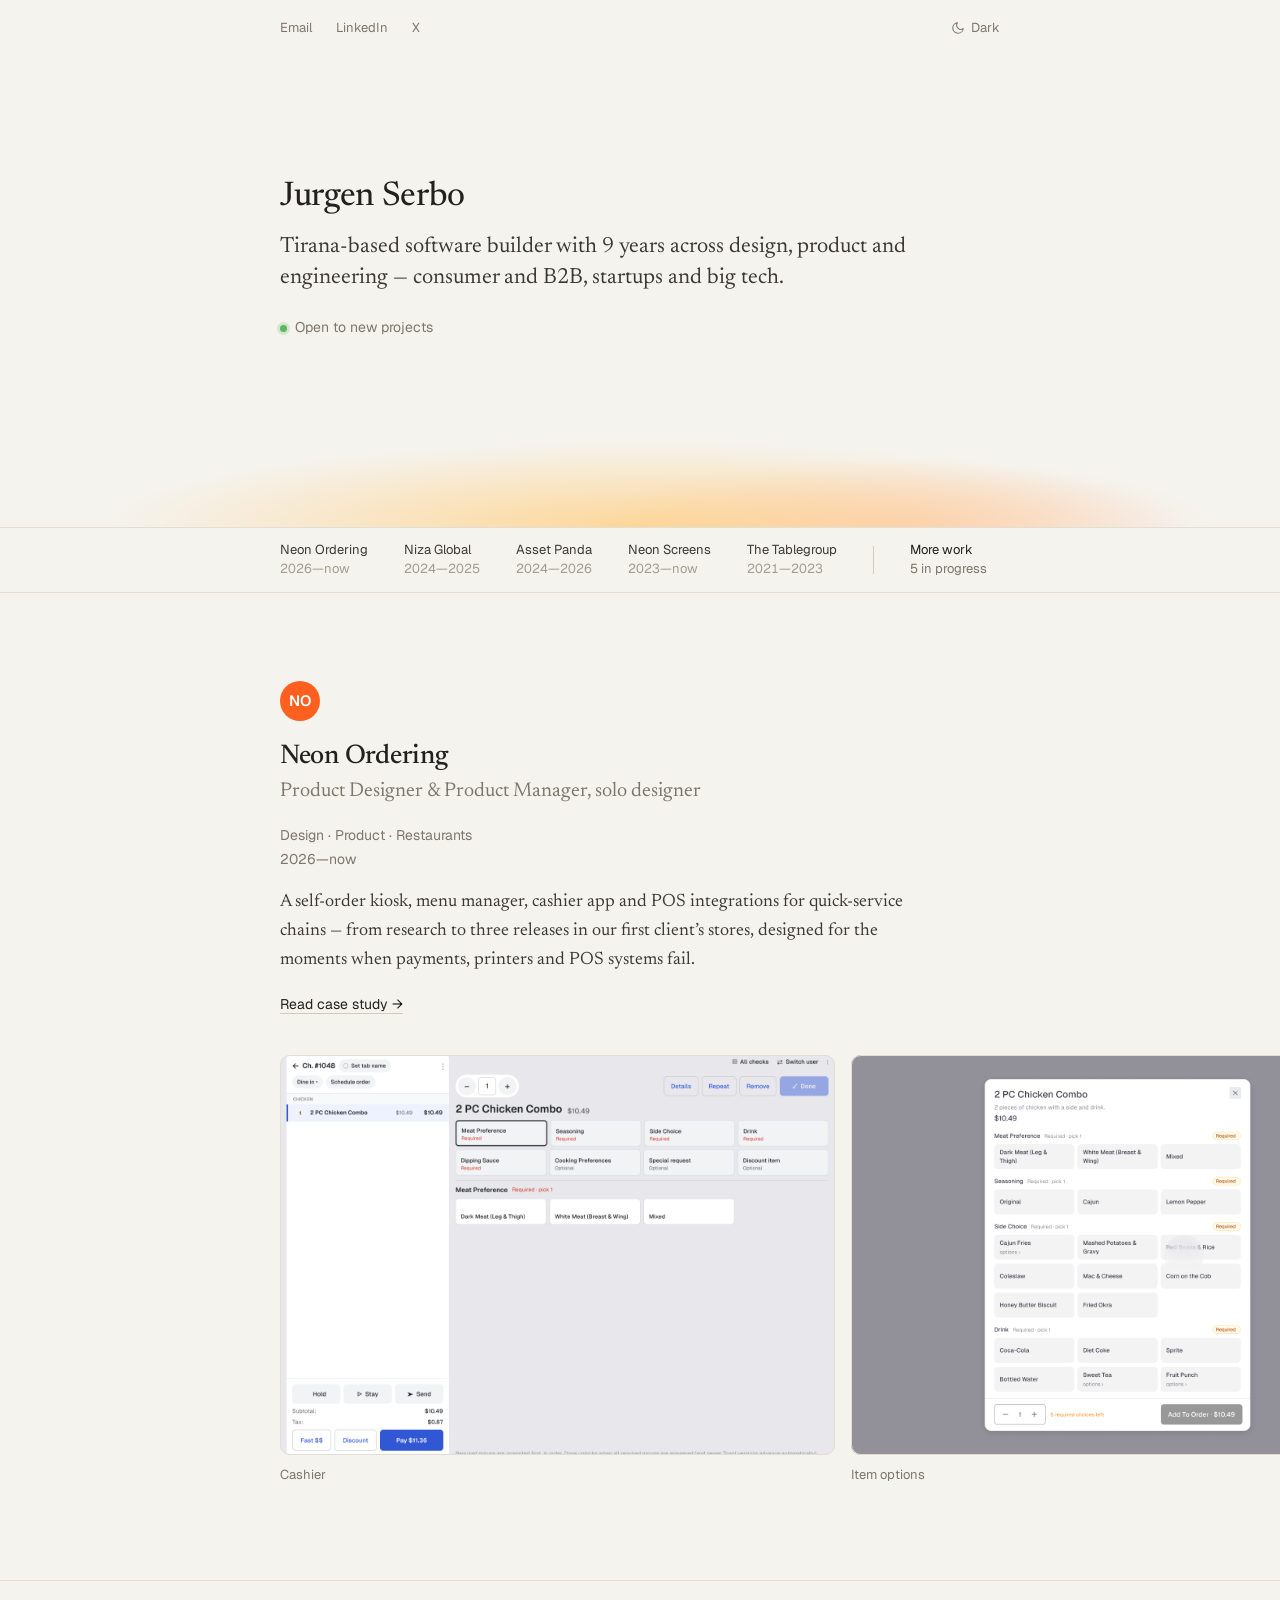
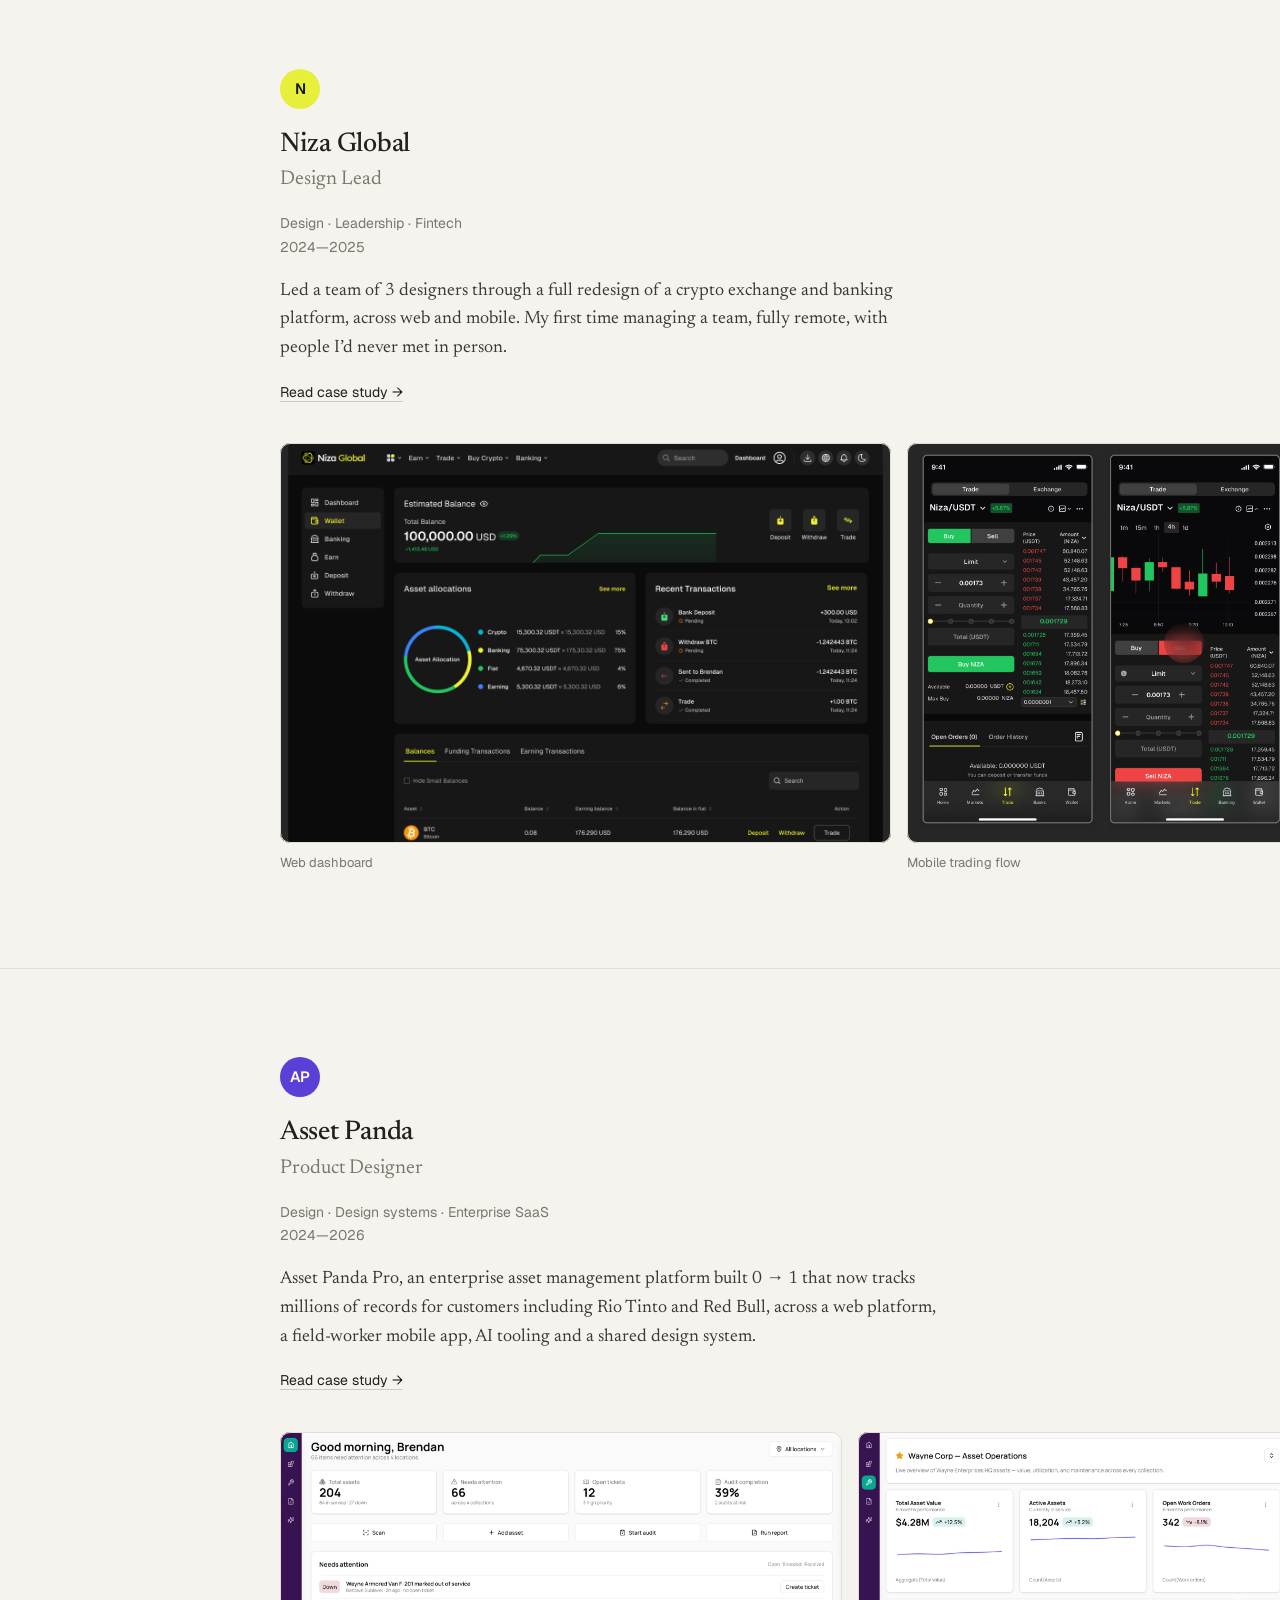
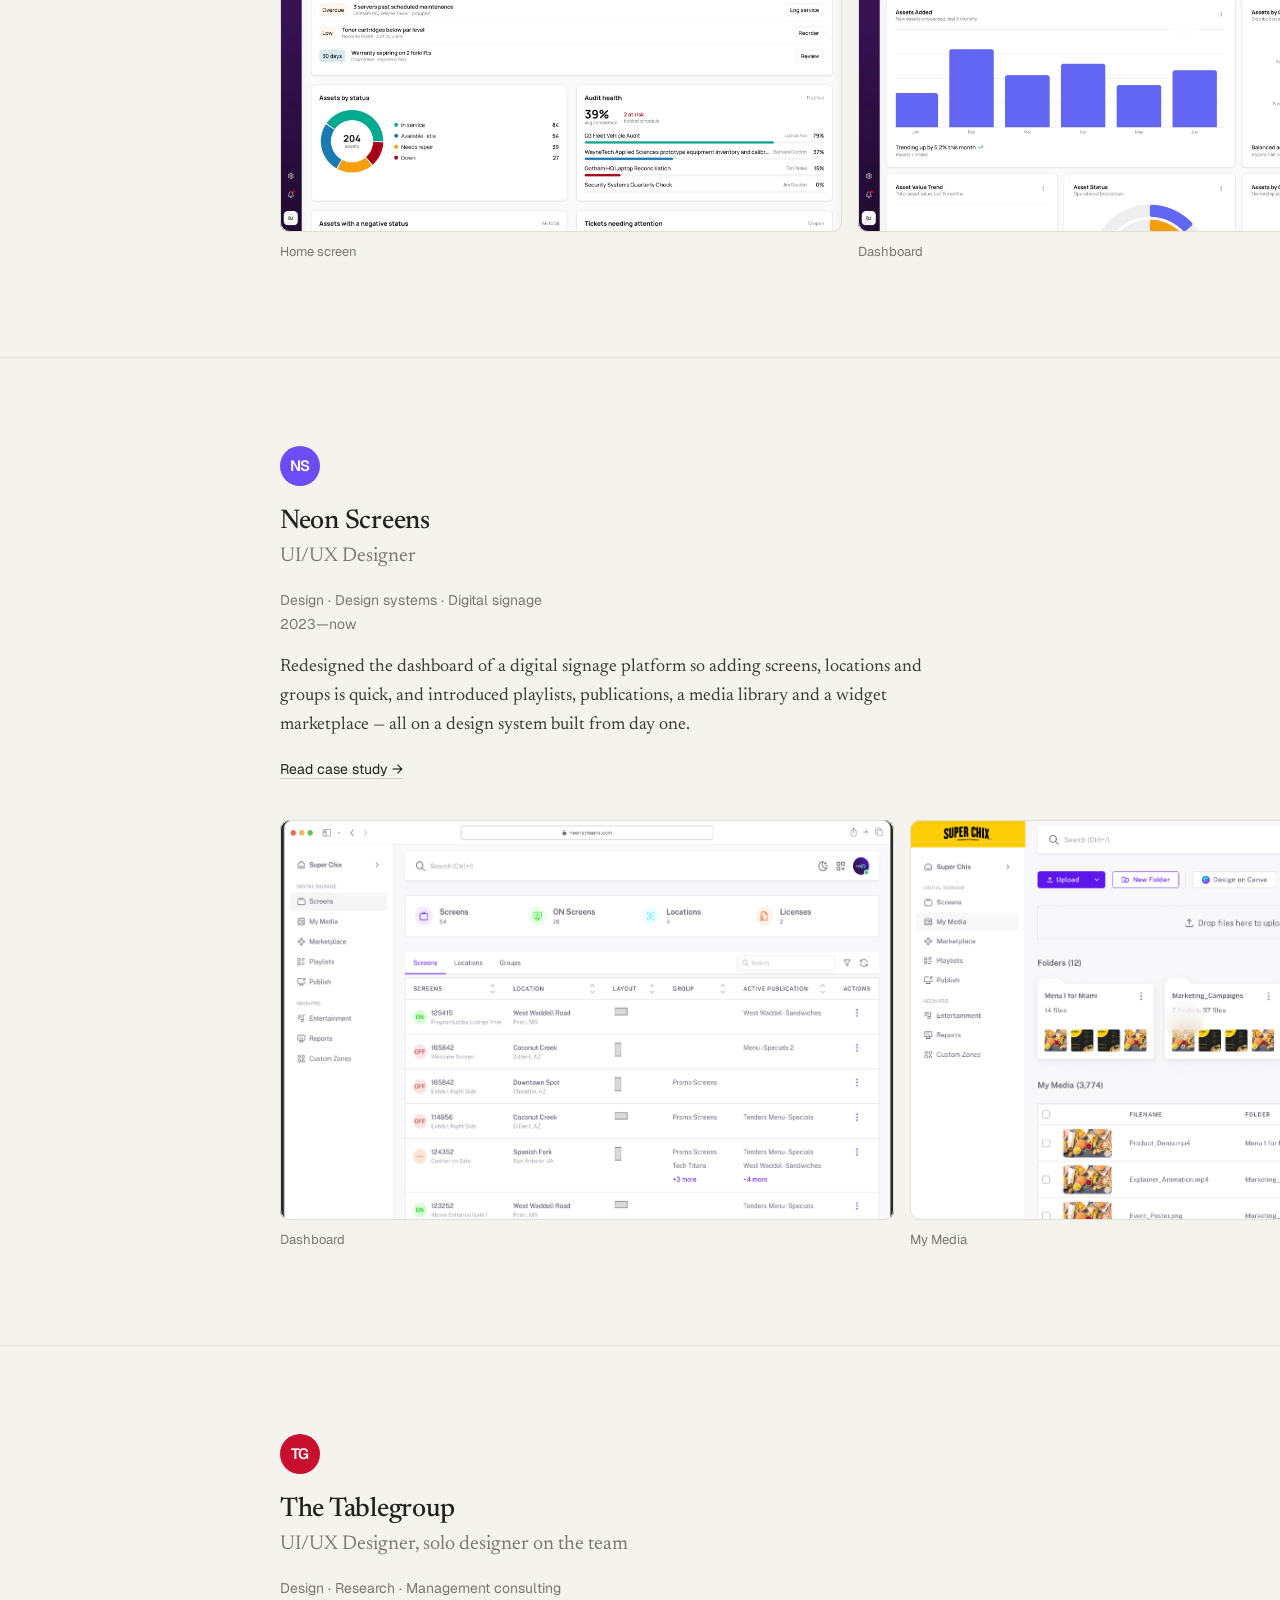
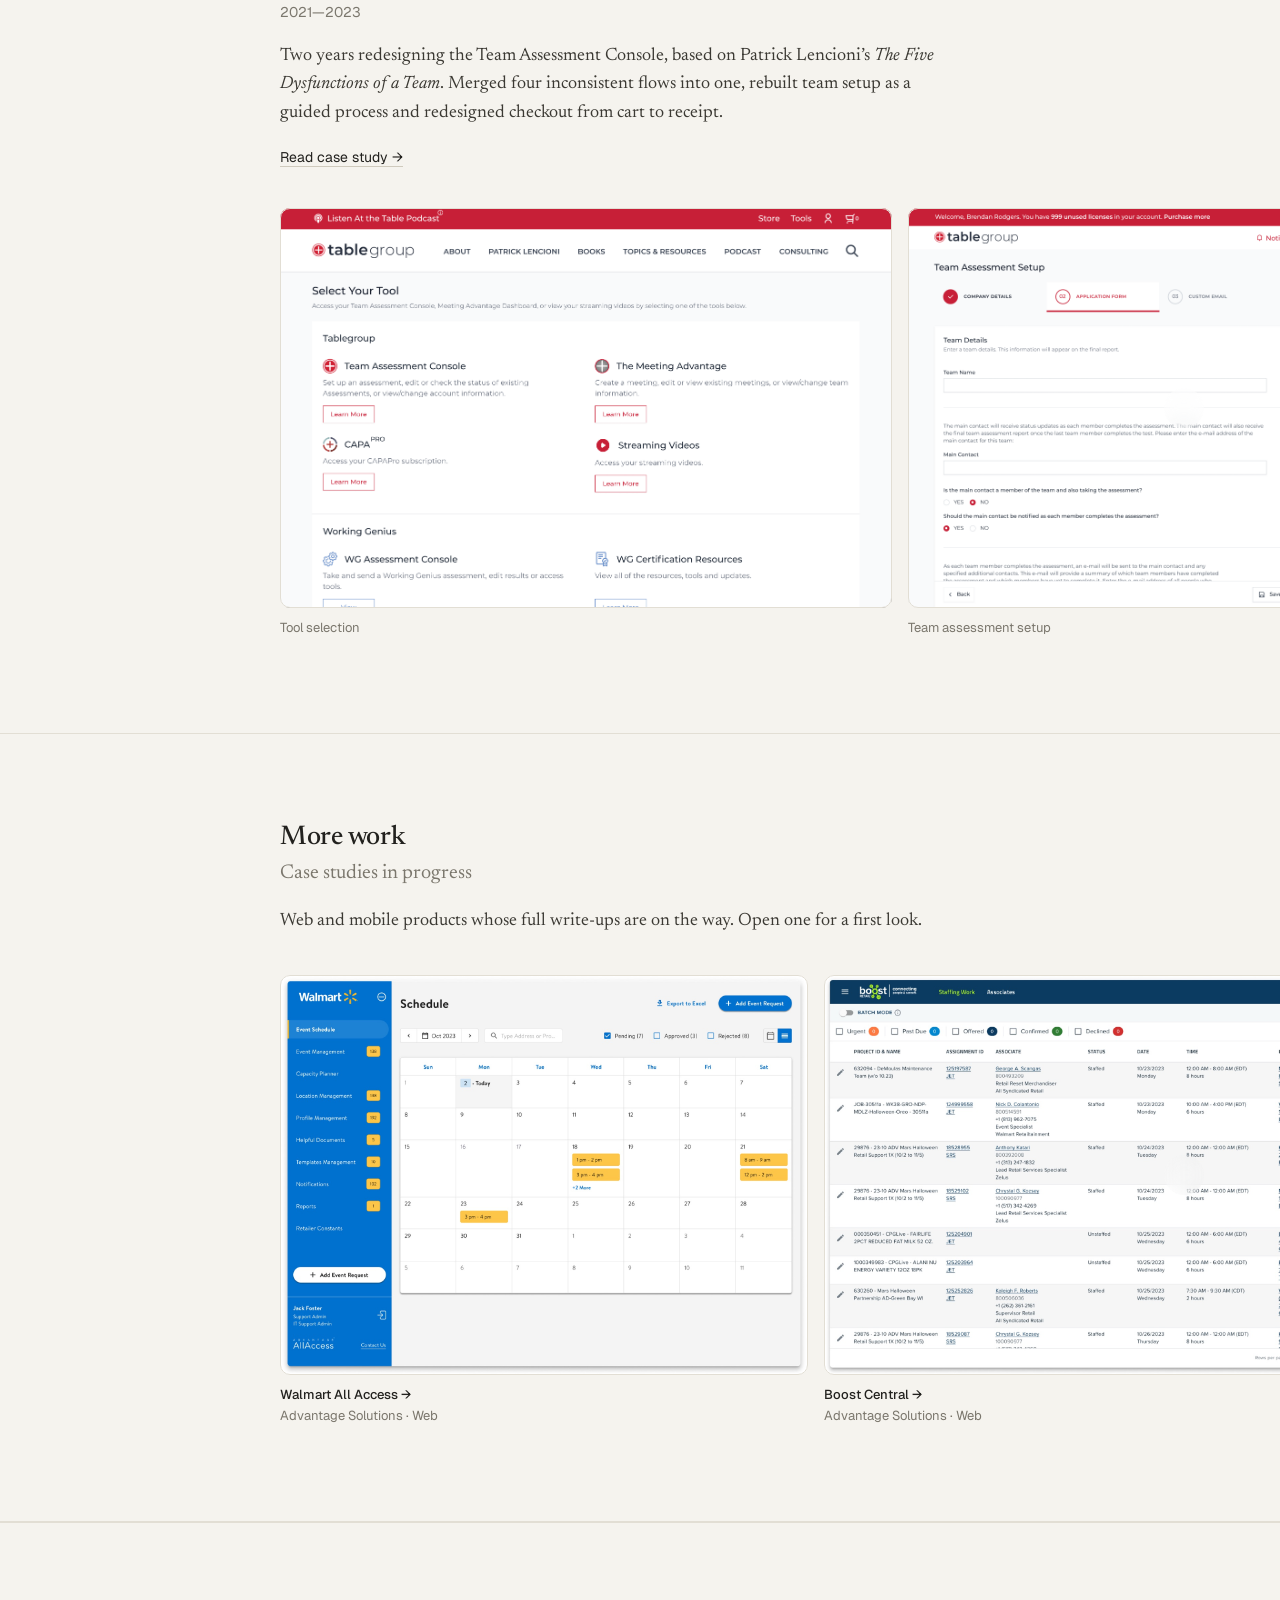
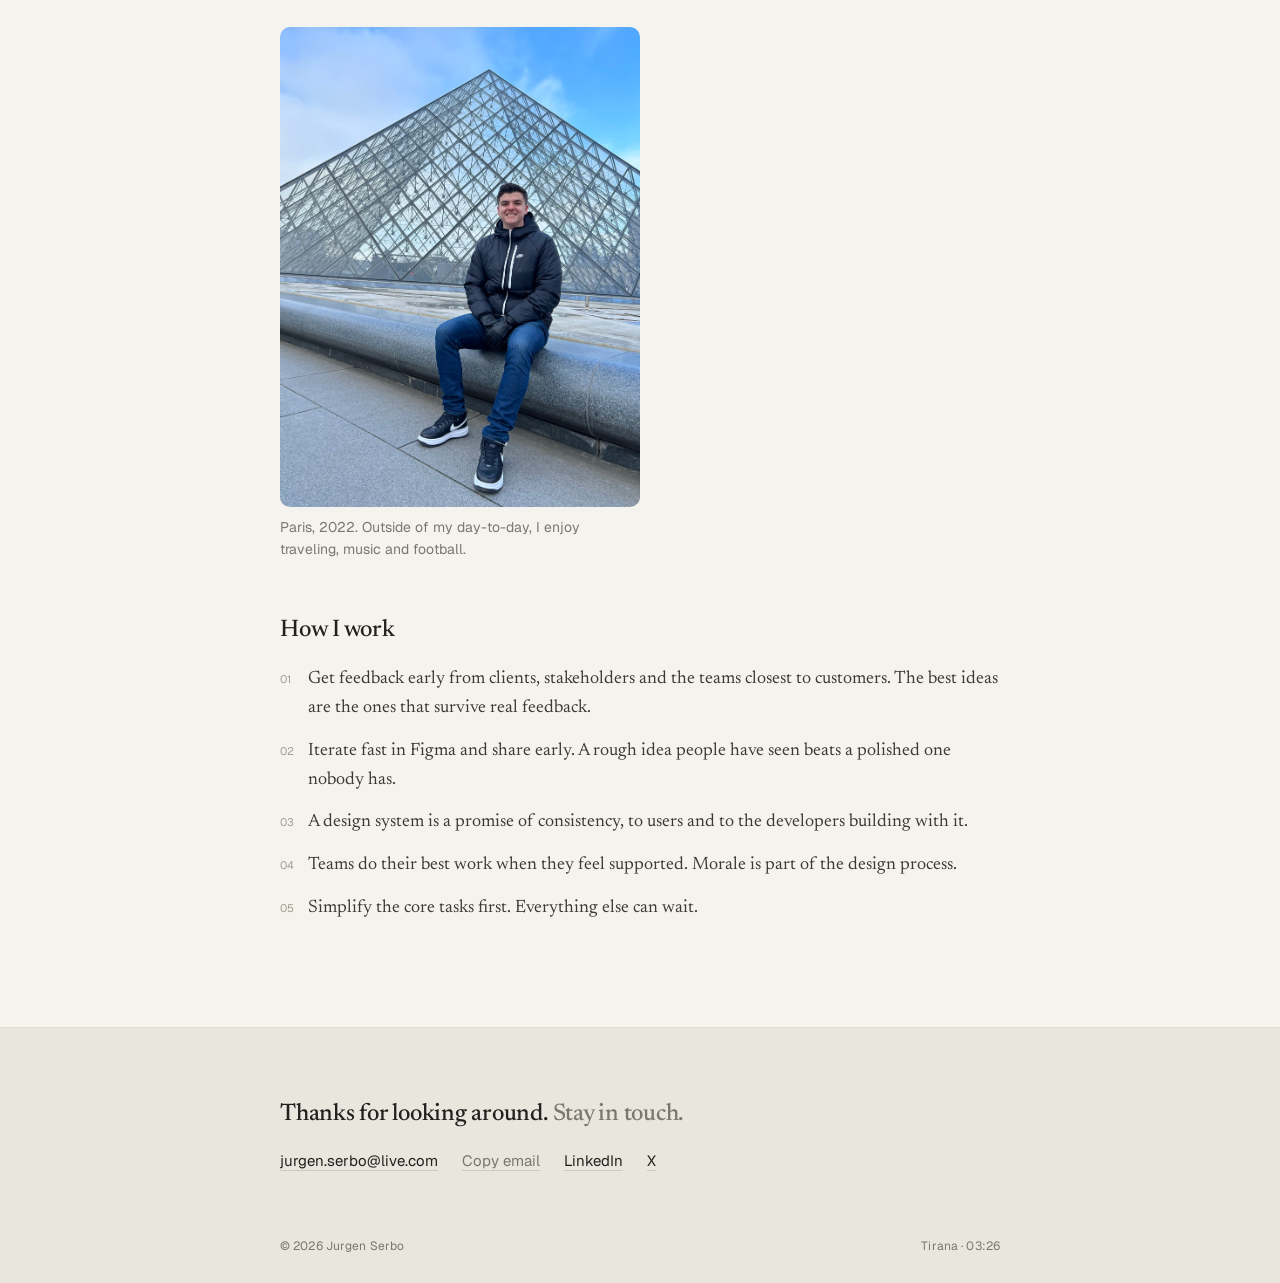
==== commit 8809f158: "Add Neon Ordering case study; clarify Asset Panda role and principles - New case study for the Neon " ====
--- a/index.html
+++ b/index.html
@@ -28,6 +28,7 @@
 
     <nav class="timeline" aria-label="Projects">
       <div class="timeline__scroller">
+          <a href="#neon-ordering"><span>Neon Ordering</span><span>2026—now</span></a>
           <a href="#niza-global"><span>Niza Global</span><span>2024—2025</span></a>
           <a href="#asset-panda"><span>Asset Panda</span><span>2024—2026</span></a>
           <a href="#neon-screens"><span>Neon Screens</span><span>2023—now</span></a>
@@ -36,6 +37,26 @@
           <a href="#more-work"><span>More work</span><span>5 in progress</span></a>
       </div>
     </nav>
+
+    <!-- Neon Ordering -->
+    <section class="project" id="neon-ordering" aria-labelledby="no-title">
+      <div class="wrap fade">
+        <div class="logo" style="--logo-bg:#ff5f1f;--logo-fg:#fff" aria-hidden="true">NO</div>
+        <h2 id="no-title">Neon Ordering</h2>
+        <p class="project__role">Product Designer &amp; Product Manager, solo designer</p>
+        <div class="project__facts meta"><span>Design · Product · Restaurants</span><span>2026—now</span></div>
+        <p class="project__desc">A self-order kiosk, menu manager, cashier app and POS integrations for quick-service chains — from research to three releases in our first client’s stores, designed for the moments when payments, printers and POS systems fail.</p>
+        <div class="project__more"><a class="text-link" href="neon-ordering.html">Read case study →</a></div>
+      </div>
+      <div class="carousel" data-carousel>
+        <div class="carousel__track">
+          <figure class="carousel__item"><div class="carousel__frame" data-zoom><img src="assets/img/neon-ordering/pos-required-modifiers.png" width="1366" height="985" alt="Cashier app with an open check and required modifier groups" loading="lazy"></div><figcaption>Cashier</figcaption></figure>
+          <figure class="carousel__item"><div class="carousel__frame" data-zoom><img src="assets/img/neon-ordering/pos-item-options.png" width="1366" height="1024" alt="Cashier item options with required choices counted down" loading="lazy"></div><figcaption>Item options</figcaption></figure>
+          <figure class="carousel__item"><div class="carousel__frame" data-zoom><img src="assets/img/neon-ordering/menu-tax-override.png" width="1440" height="1476" alt="Edit menu form with menu-level tax override" loading="lazy"></div><figcaption>Menu manager</figcaption></figure>
+          <figure class="carousel__item"><div class="carousel__frame" data-zoom><img src="assets/img/neon-ordering/kiosk-add-device.png" width="1440" height="1370" alt="Add device flow for pairing a kiosk" loading="lazy"></div><figcaption>Kiosk setup</figcaption></figure>
+        </div>
+      </div>
+    </section>
 
     <!-- Niza Global -->
     <section class="project" id="niza-global" aria-labelledby="niza-title">
@@ -160,8 +181,8 @@
         <h2>How I work</h2>
         <!-- Draft principles — replace with Jurgen's own words -->
         <ol class="principles">
-          <li>Talk to users early. The best ideas are the ones that survive contact with real people.</li>
-          <li>Work in short loops — prototype, test, iterate. Speed of learning beats polish.</li>
+          <li>Get feedback early from clients, stakeholders and the teams closest to customers. The best ideas are the ones that survive real feedback.</li>
+          <li>Iterate fast in Figma and share early. A rough idea people have seen beats a polished one nobody has.</li>
           <li>A design system is a promise of consistency, to users and to the developers building with it.</li>
           <li>Teams do their best work when they feel supported. Morale is part of the design process.</li>
           <li>Simplify the core tasks first. Everything else can wait.</li>
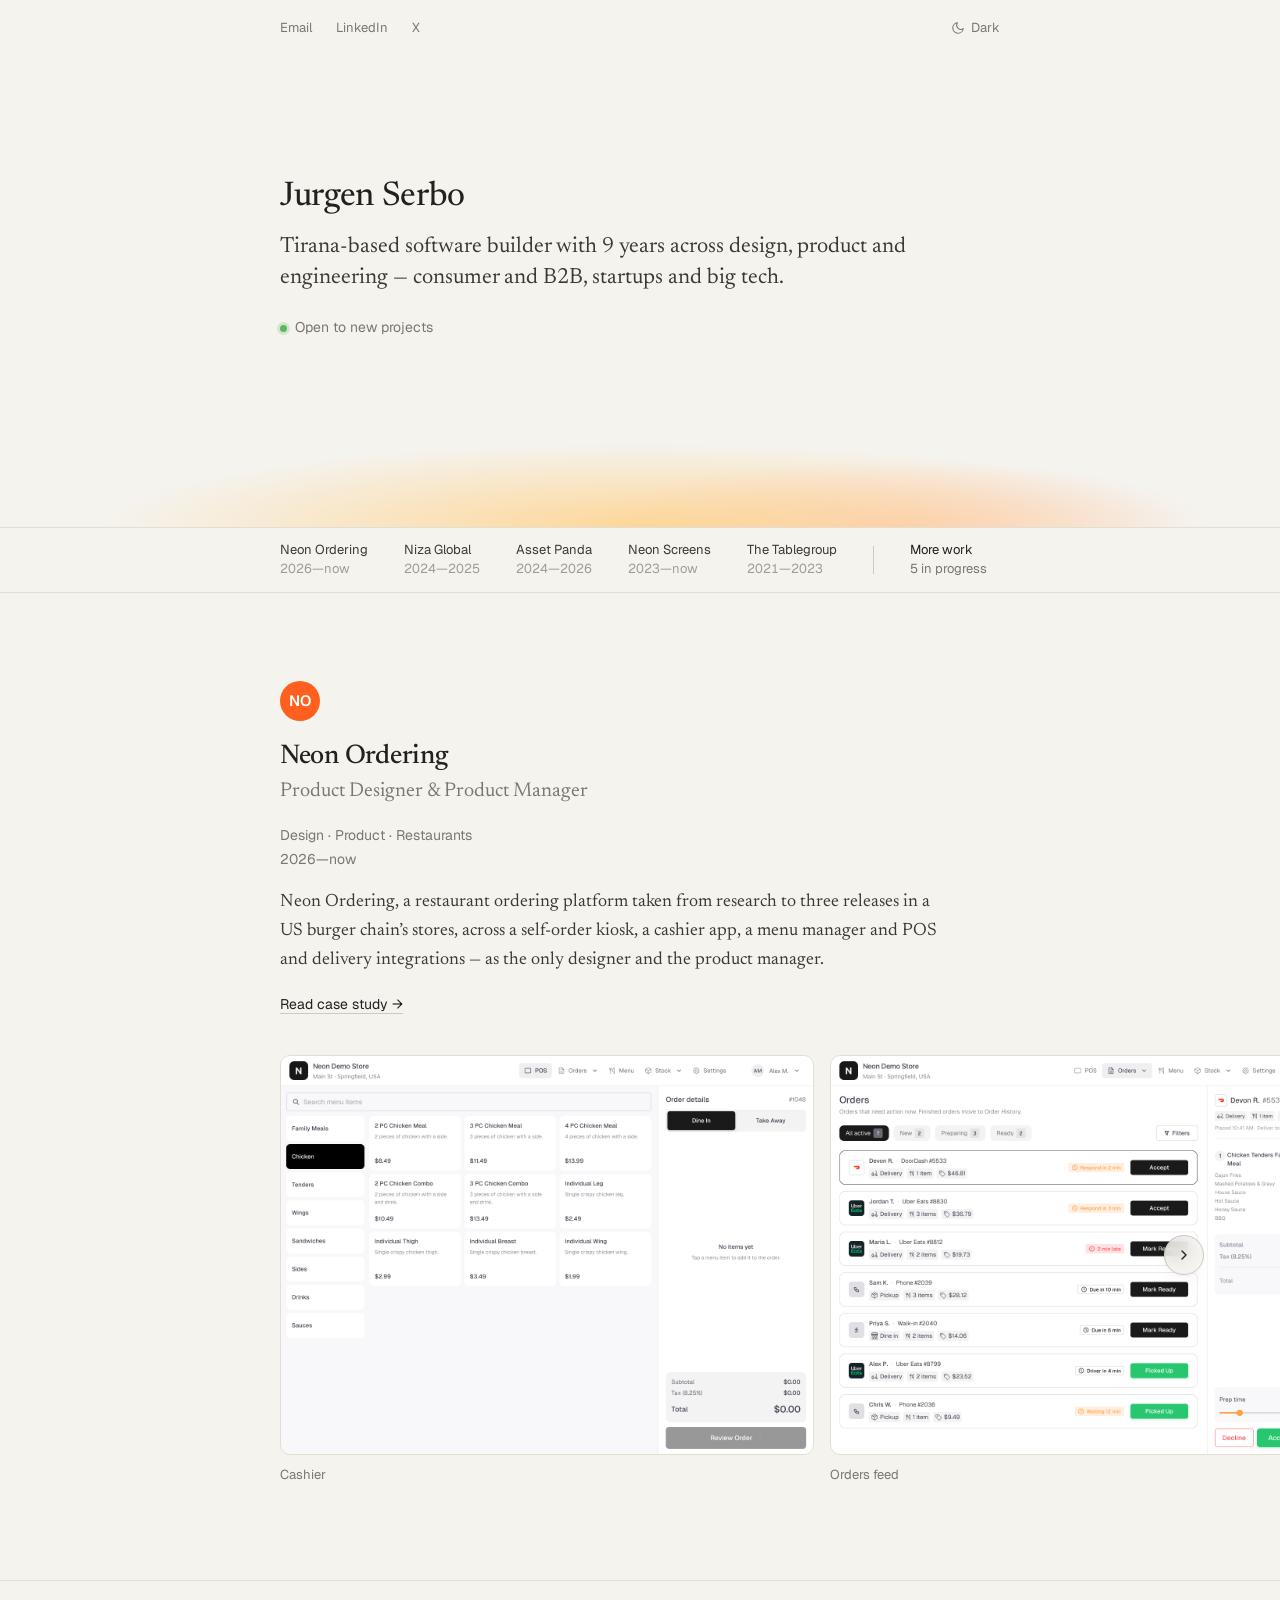
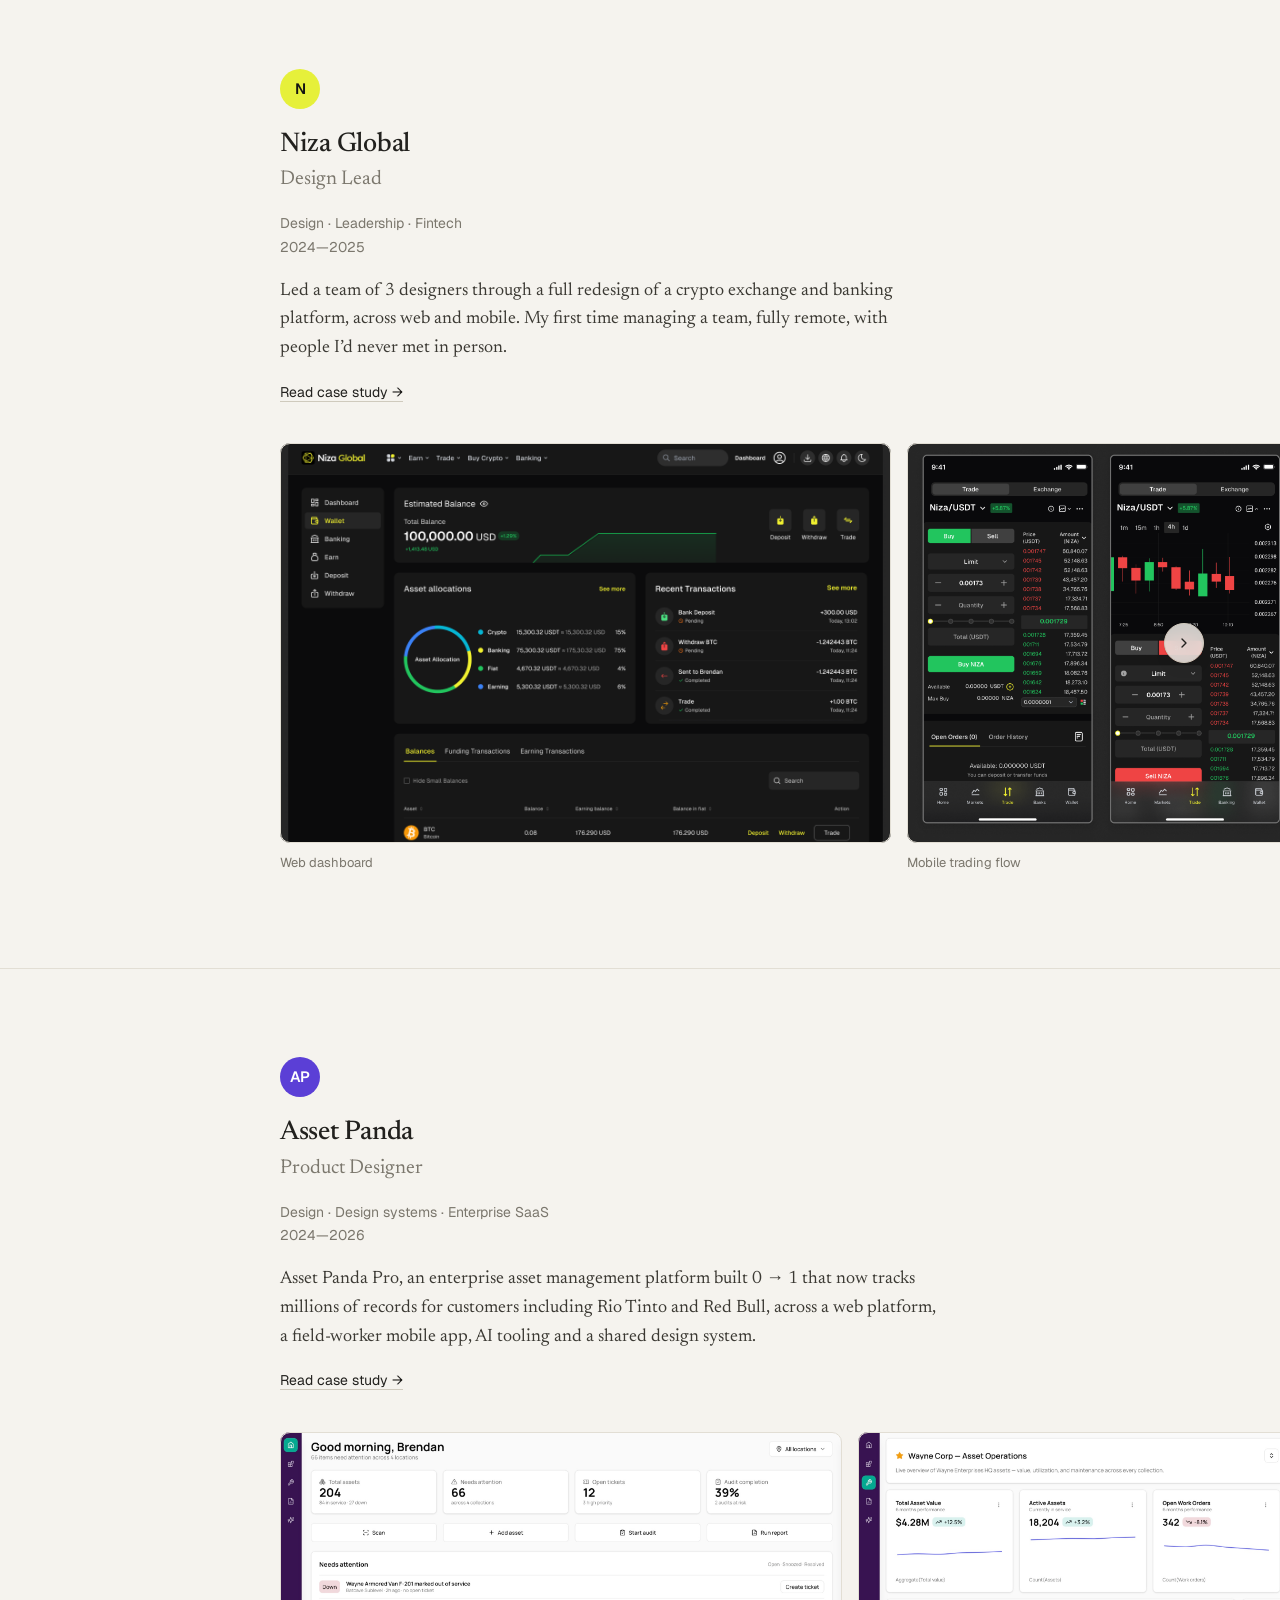
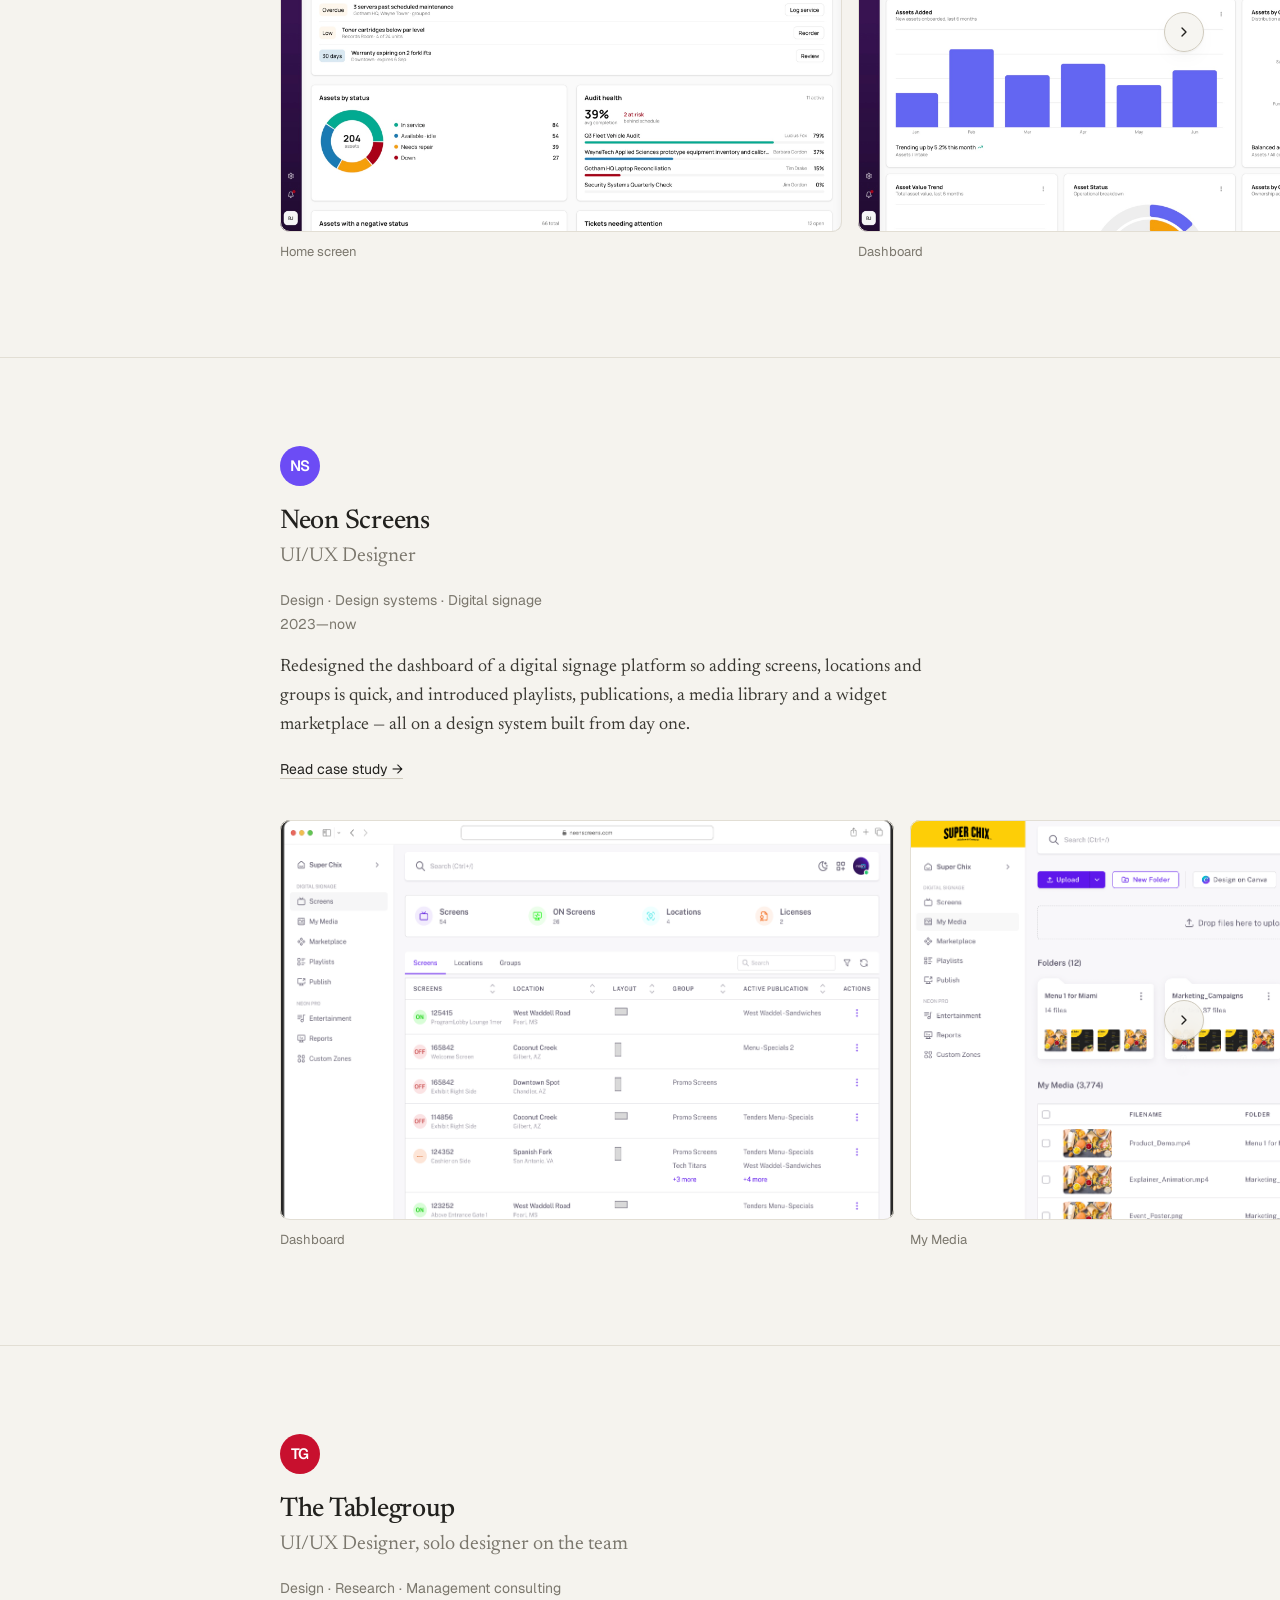
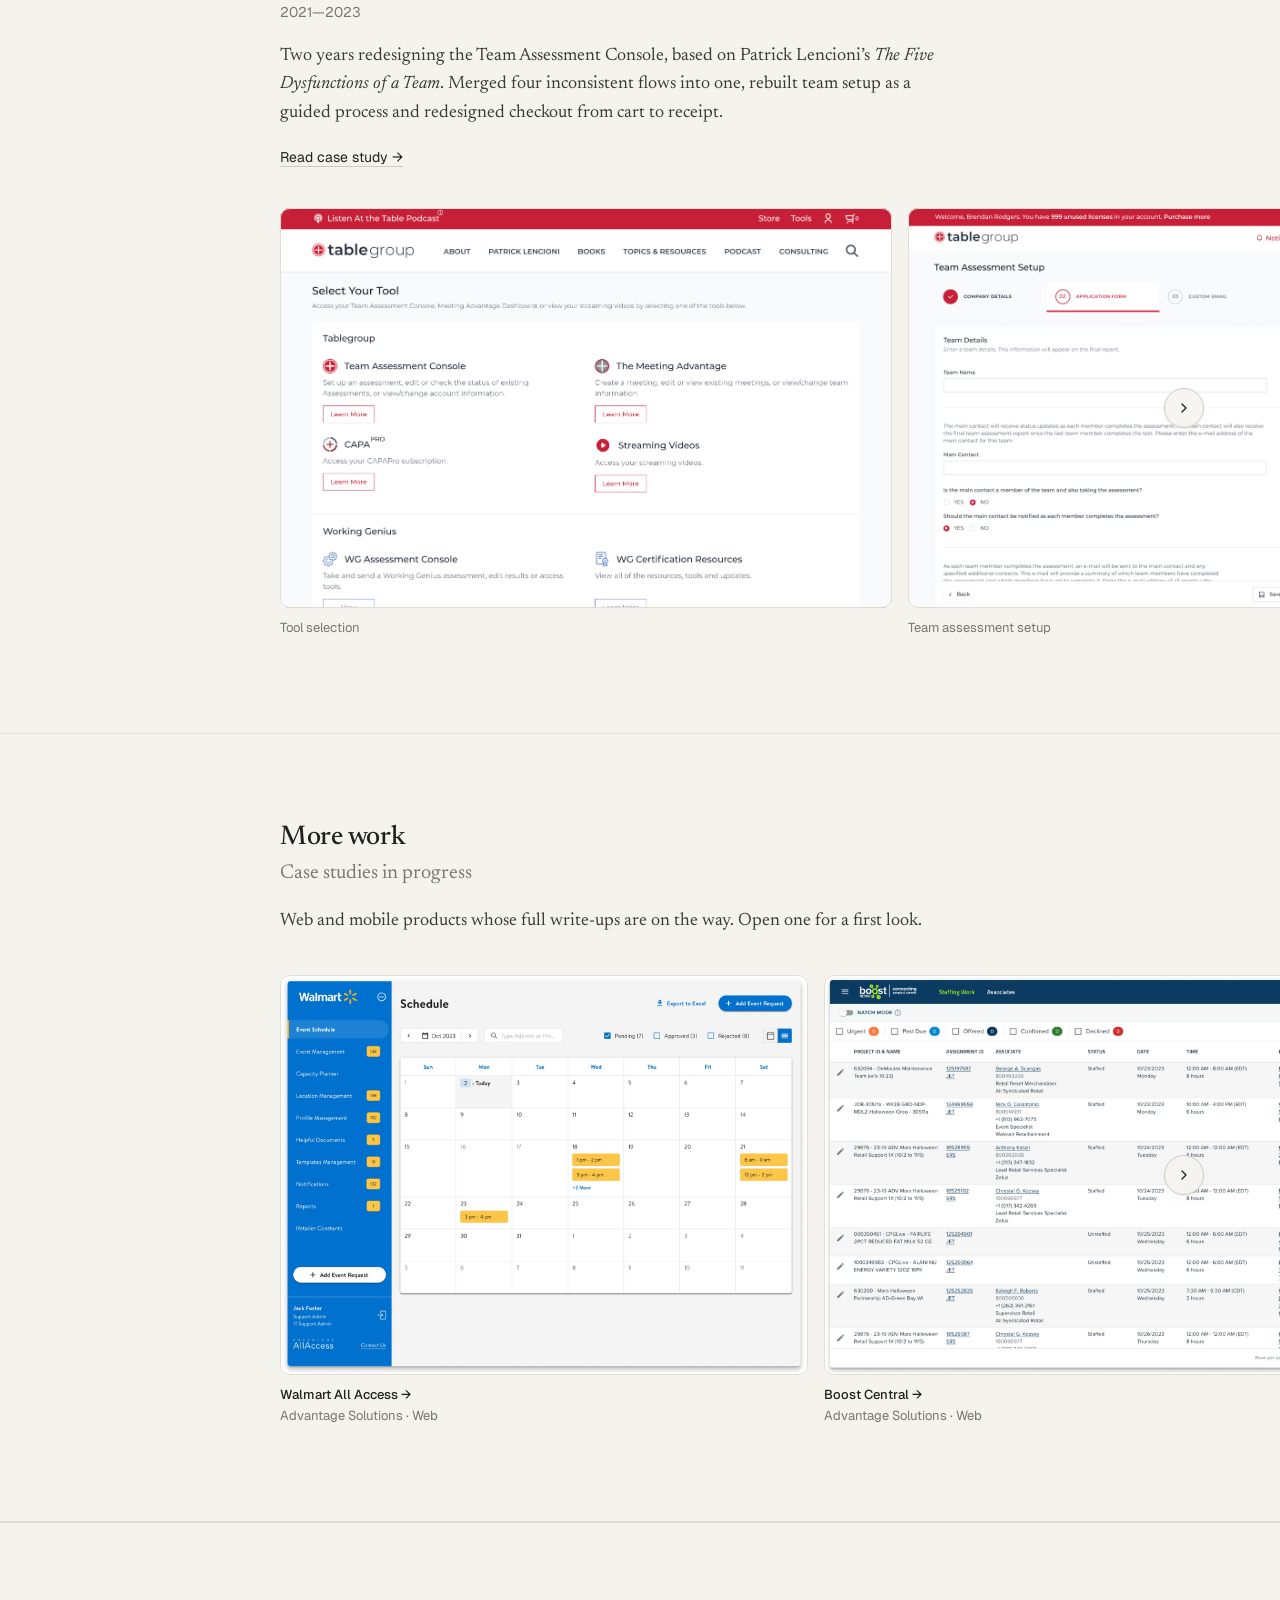
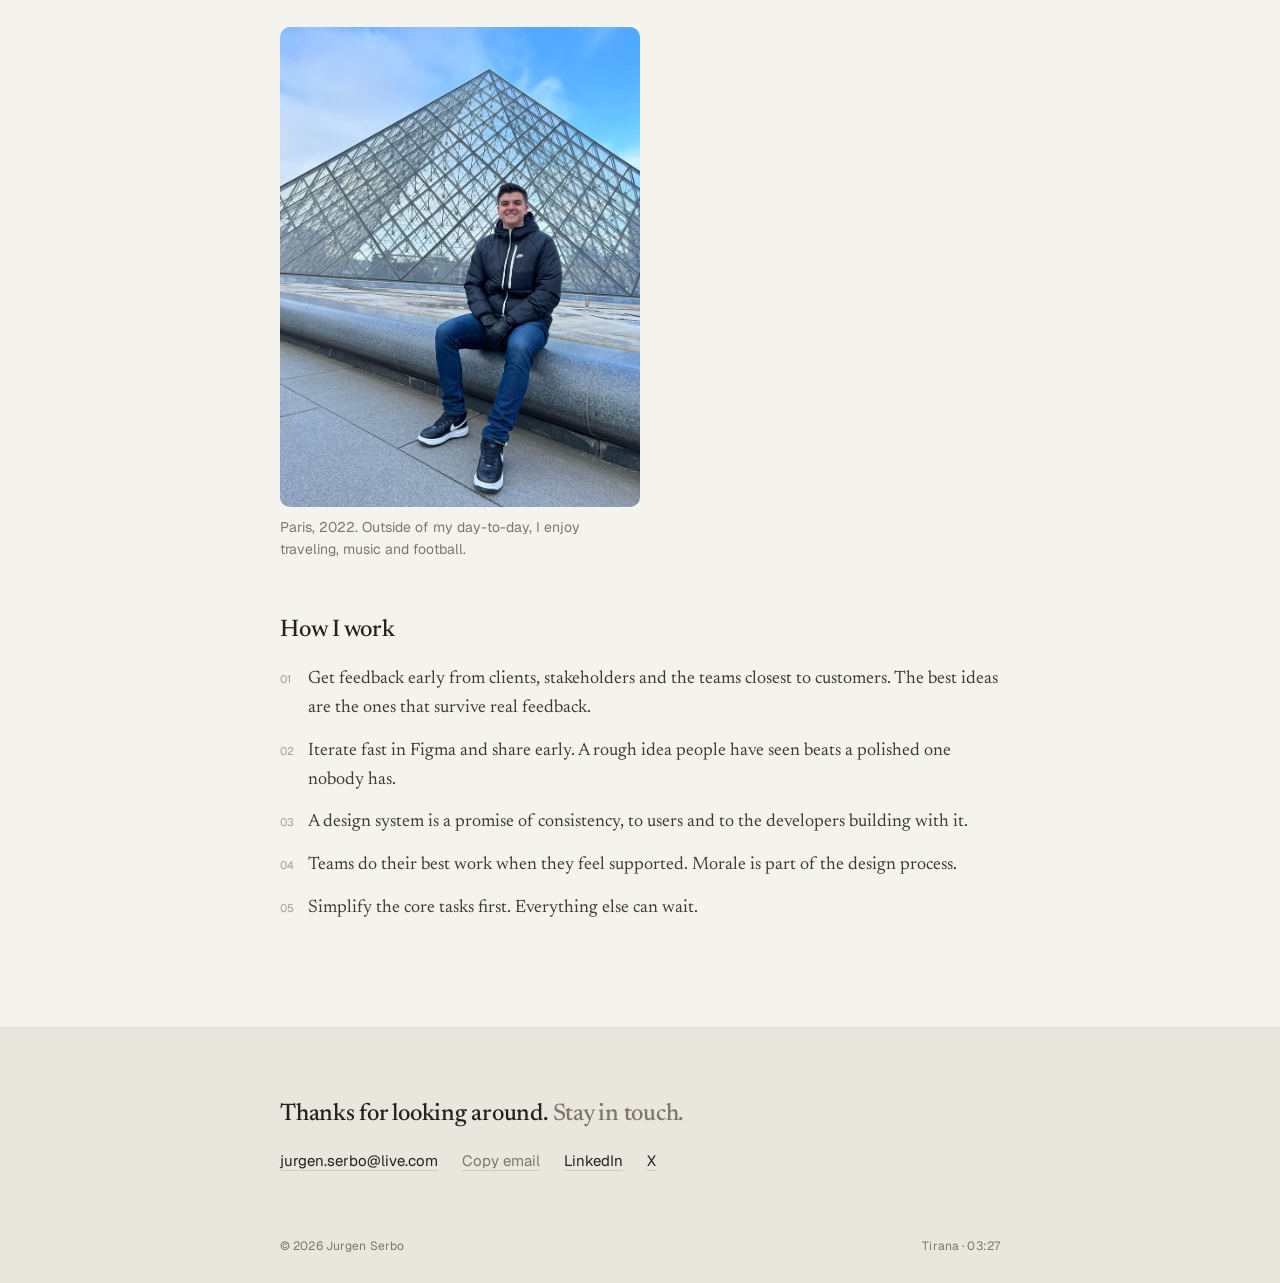
==== commit 139c577e: "Rewrite Neon Ordering case study and use full-app screens - Match the Asset Panda structure: summary" ====
--- a/index.html
+++ b/index.html
@@ -43,17 +43,17 @@
       <div class="wrap fade">
         <div class="logo" style="--logo-bg:#ff5f1f;--logo-fg:#fff" aria-hidden="true">NO</div>
         <h2 id="no-title">Neon Ordering</h2>
-        <p class="project__role">Product Designer &amp; Product Manager, solo designer</p>
+        <p class="project__role">Product Designer &amp; Product Manager</p>
         <div class="project__facts meta"><span>Design · Product · Restaurants</span><span>2026—now</span></div>
-        <p class="project__desc">A self-order kiosk, menu manager, cashier app and POS integrations for quick-service chains — from research to three releases in our first client’s stores, designed for the moments when payments, printers and POS systems fail.</p>
+        <p class="project__desc">Neon Ordering, a restaurant ordering platform taken from research to three releases in a US burger chain’s stores, across a self-order kiosk, a cashier app, a menu manager and POS and delivery integrations — as the only designer and the product manager.</p>
         <div class="project__more"><a class="text-link" href="neon-ordering.html">Read case study →</a></div>
       </div>
       <div class="carousel" data-carousel>
         <div class="carousel__track">
-          <figure class="carousel__item"><div class="carousel__frame" data-zoom><img src="assets/img/neon-ordering/pos-required-modifiers.png" width="1366" height="985" alt="Cashier app with an open check and required modifier groups" loading="lazy"></div><figcaption>Cashier</figcaption></figure>
-          <figure class="carousel__item"><div class="carousel__frame" data-zoom><img src="assets/img/neon-ordering/pos-item-options.png" width="1366" height="1024" alt="Cashier item options with required choices counted down" loading="lazy"></div><figcaption>Item options</figcaption></figure>
-          <figure class="carousel__item"><div class="carousel__frame" data-zoom><img src="assets/img/neon-ordering/menu-tax-override.png" width="1440" height="1476" alt="Edit menu form with menu-level tax override" loading="lazy"></div><figcaption>Menu manager</figcaption></figure>
-          <figure class="carousel__item"><div class="carousel__frame" data-zoom><img src="assets/img/neon-ordering/kiosk-add-device.png" width="1440" height="1370" alt="Add device flow for pairing a kiosk" loading="lazy"></div><figcaption>Kiosk setup</figcaption></figure>
+          <figure class="carousel__item"><div class="carousel__frame" data-zoom><img src="assets/img/neon-ordering/v2/pos-quick-order.png" width="1366" height="1024" alt="Cashier quick order screen" loading="lazy"></div><figcaption>Cashier</figcaption></figure>
+          <figure class="carousel__item"><div class="carousel__frame" data-zoom><img src="assets/img/neon-ordering/v2/pos-orders-feed.png" width="1366" height="1024" alt="Live orders feed" loading="lazy"></div><figcaption>Orders feed</figcaption></figure>
+          <figure class="carousel__item"><div class="carousel__frame" data-zoom><img src="assets/img/neon-ordering/v2/admin-menu-categories.png" width="1440" height="1080" alt="Menu profile with categories and items" loading="lazy"></div><figcaption>Menu manager</figcaption></figure>
+          <figure class="carousel__item"><div class="carousel__frame" data-zoom><img src="assets/img/neon-ordering/v2/admin-devices.png" width="1440" height="1080" alt="Device management list" loading="lazy"></div><figcaption>Devices</figcaption></figure>
         </div>
       </div>
     </section>
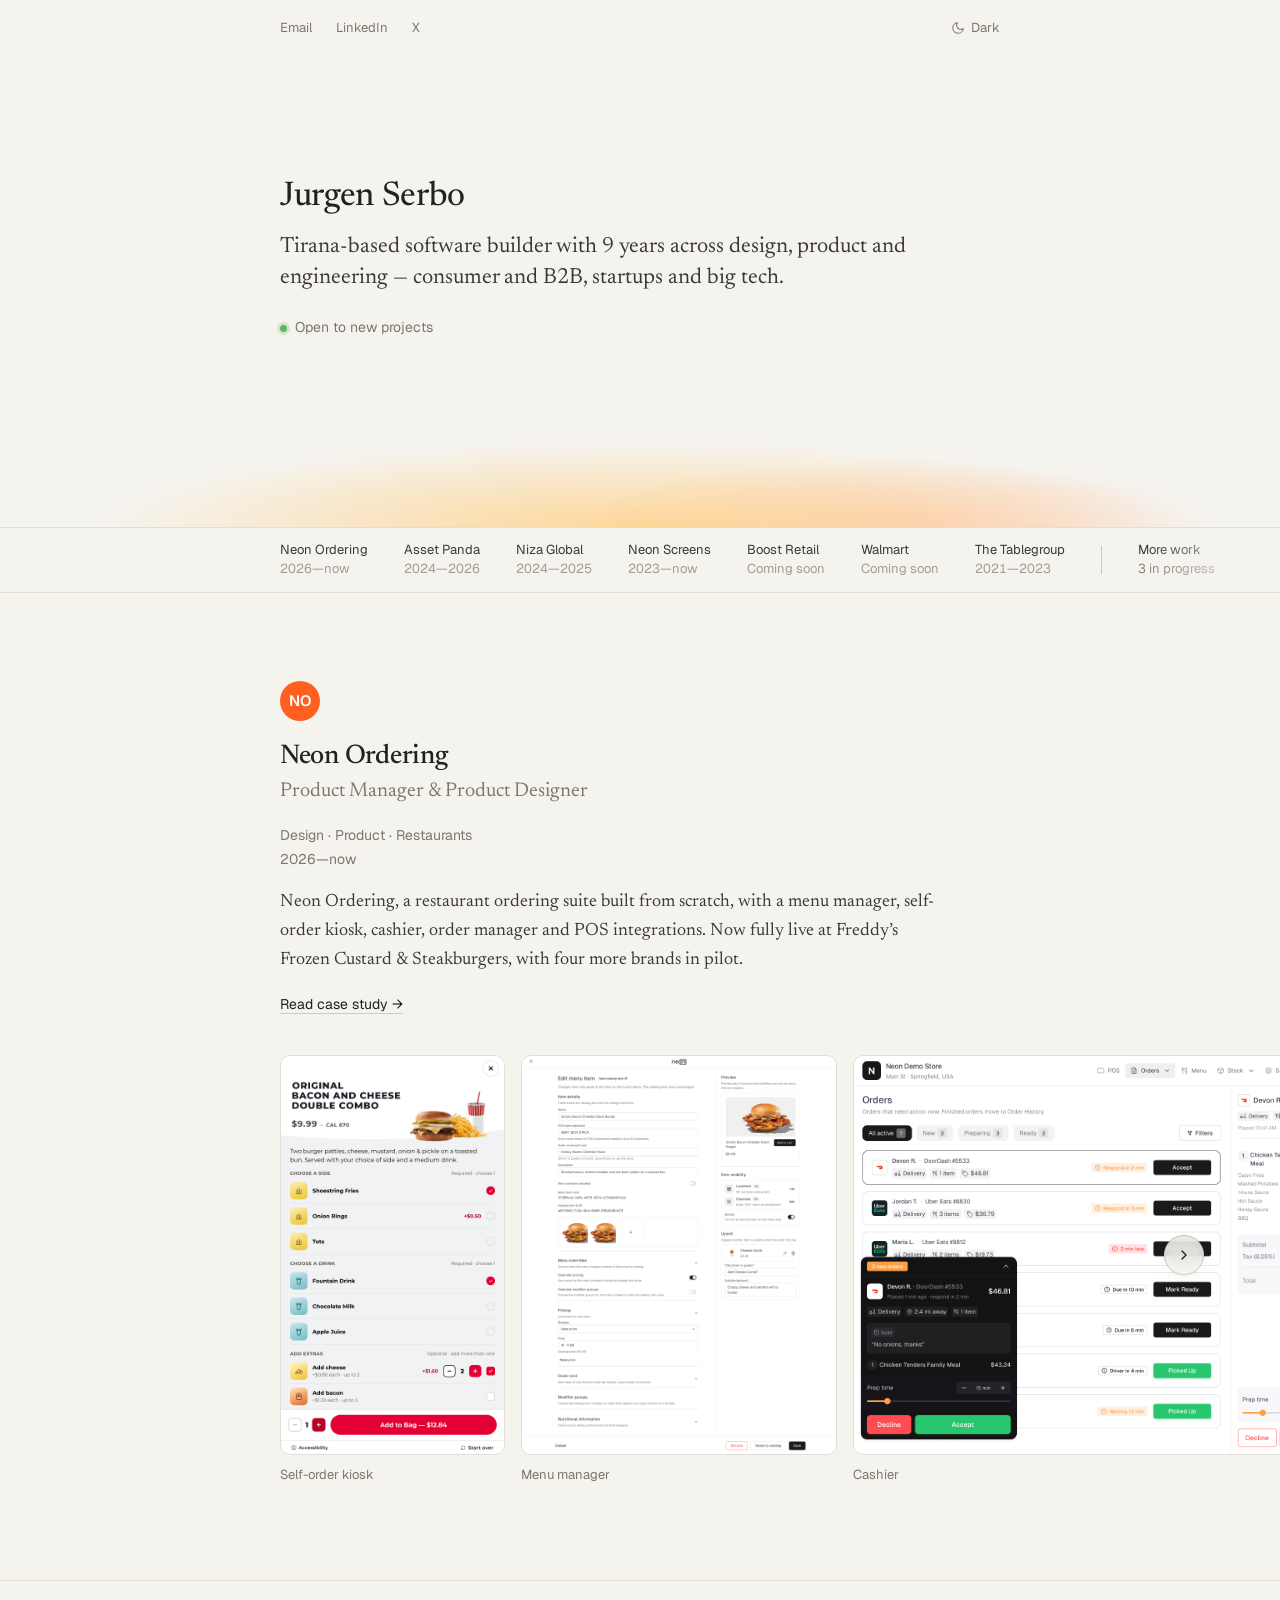
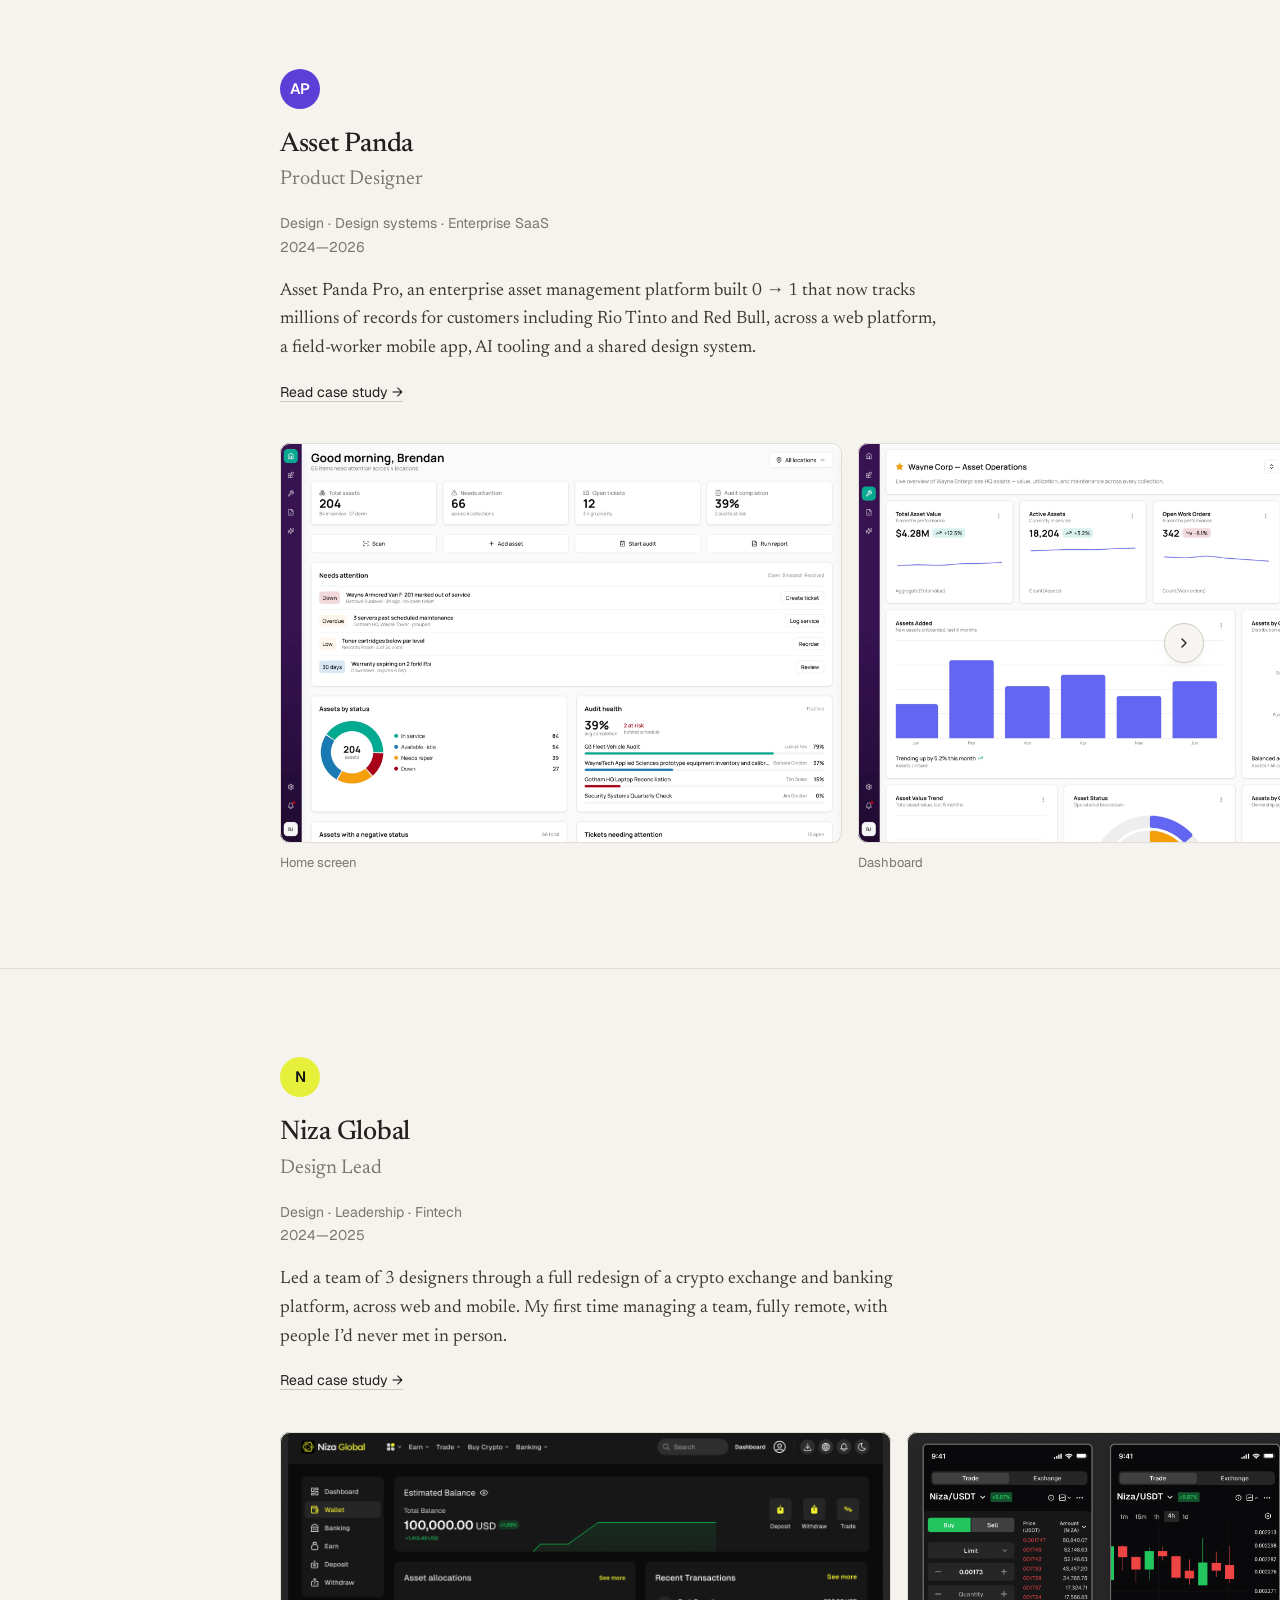
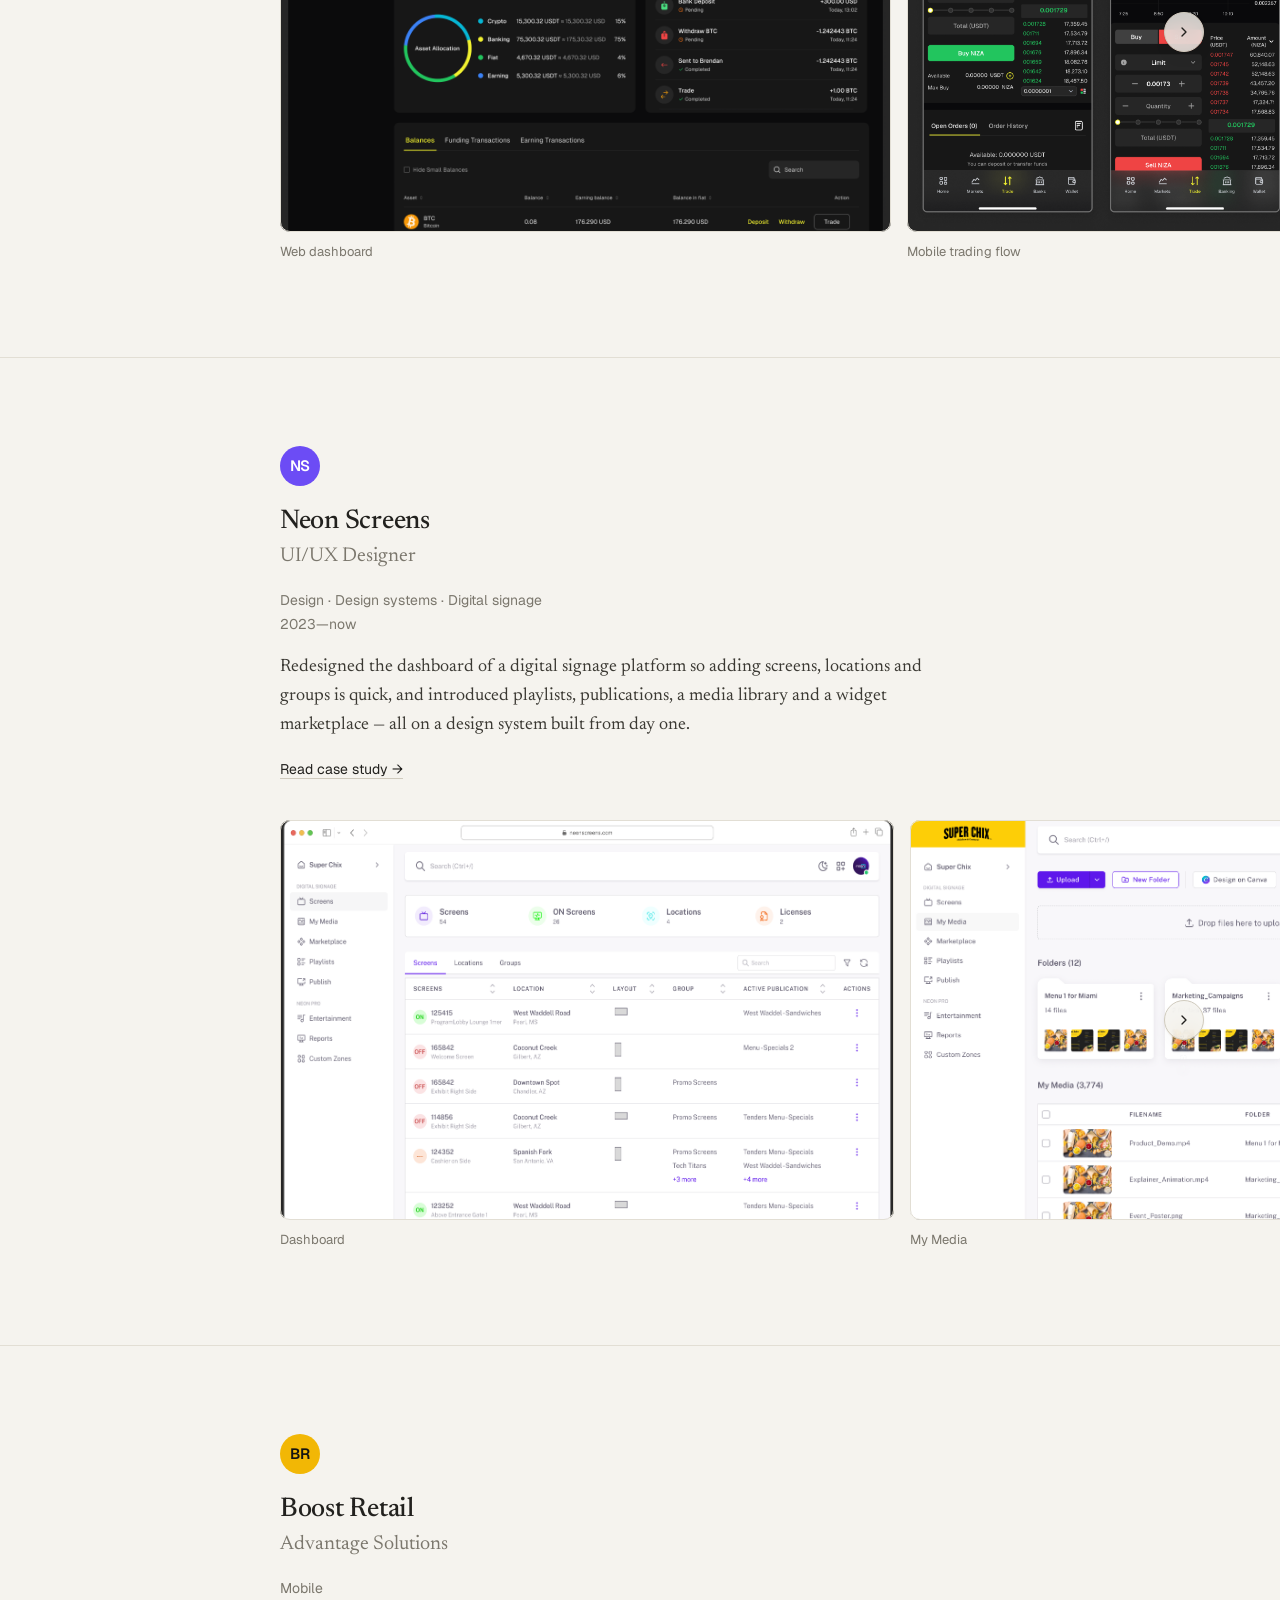
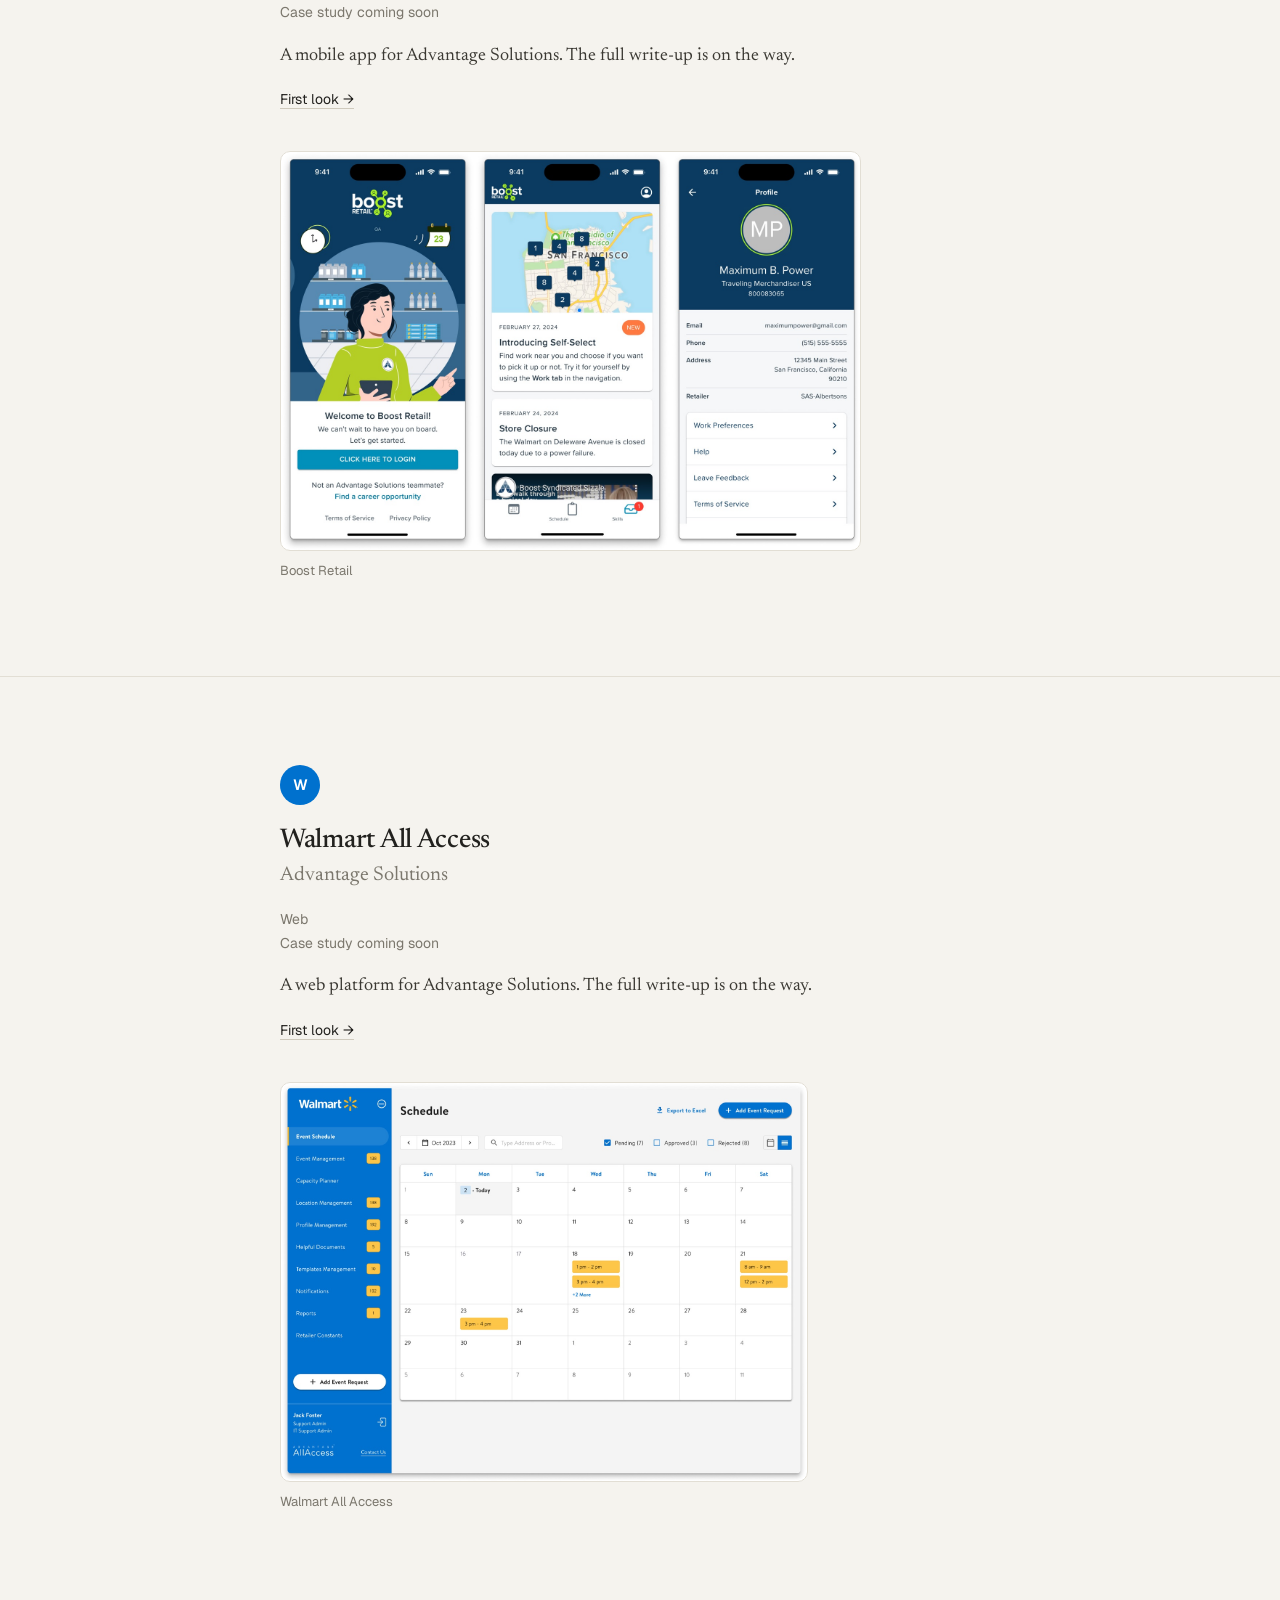
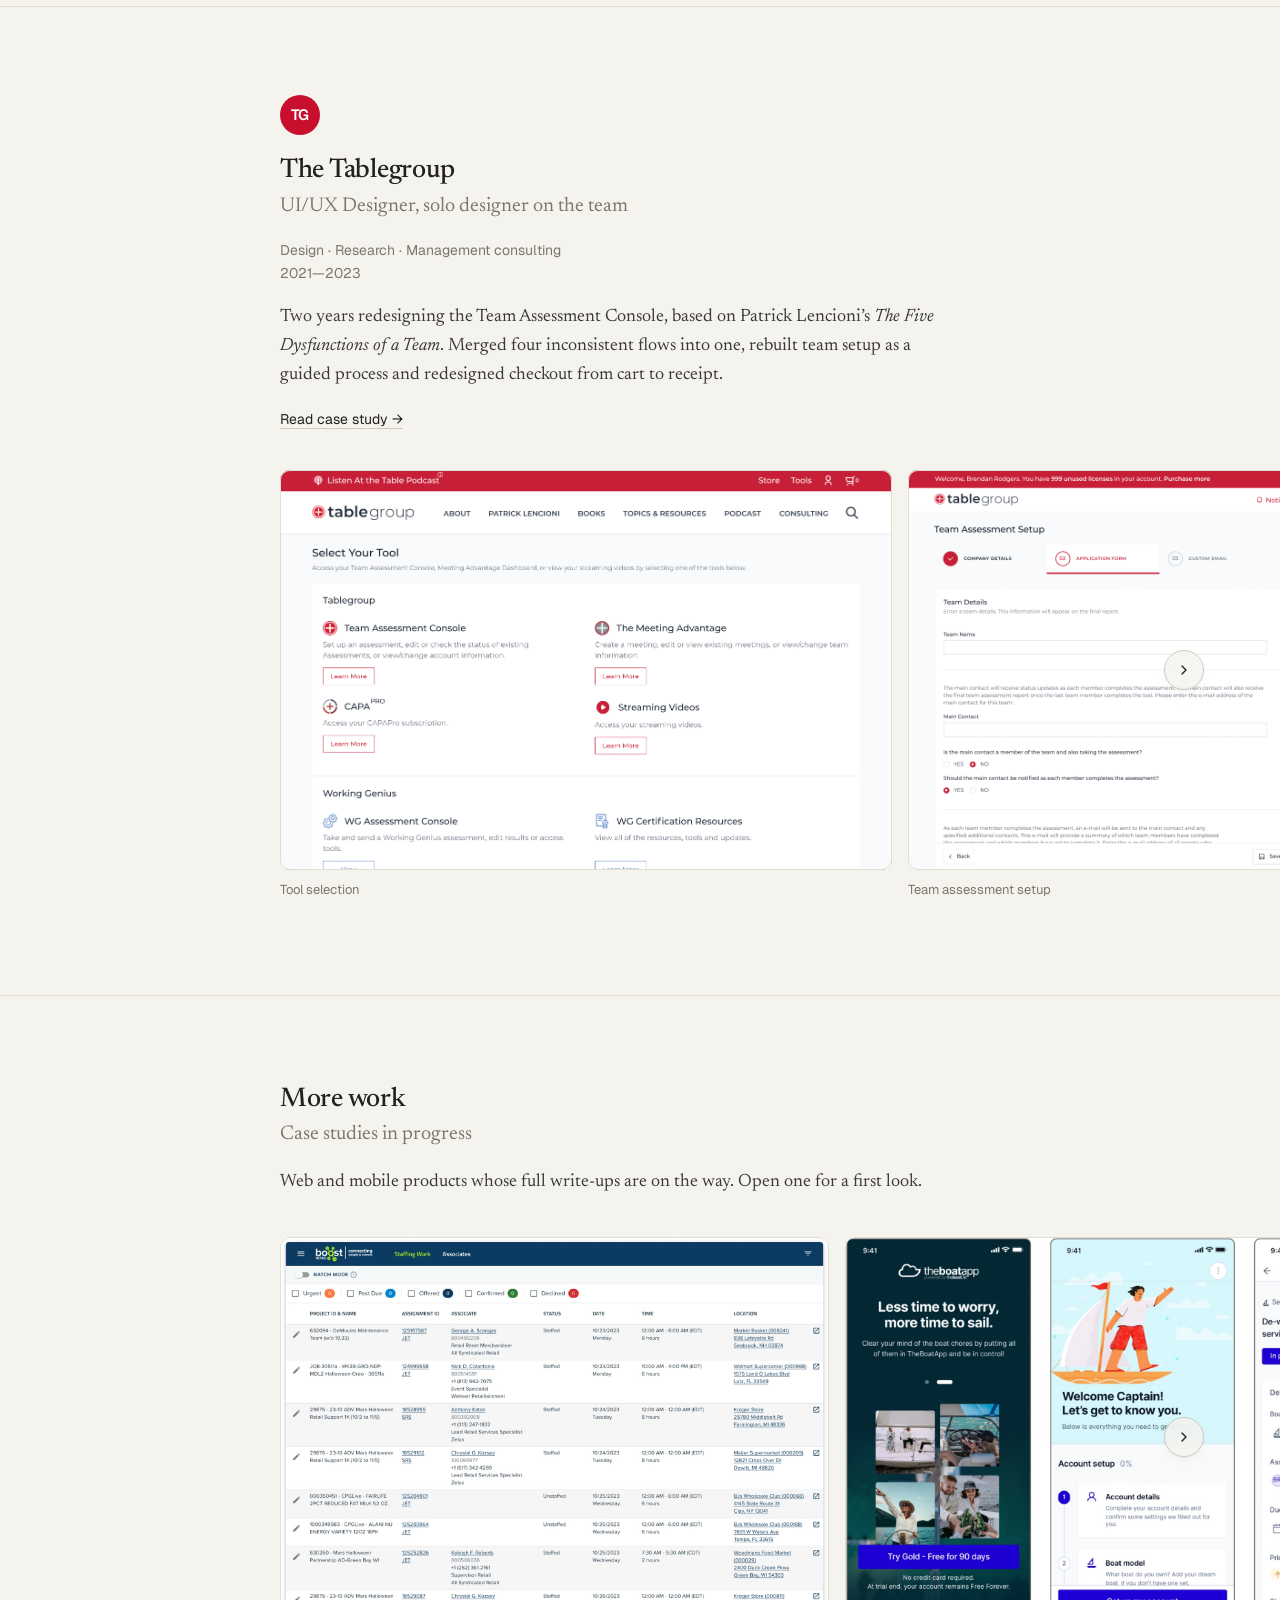
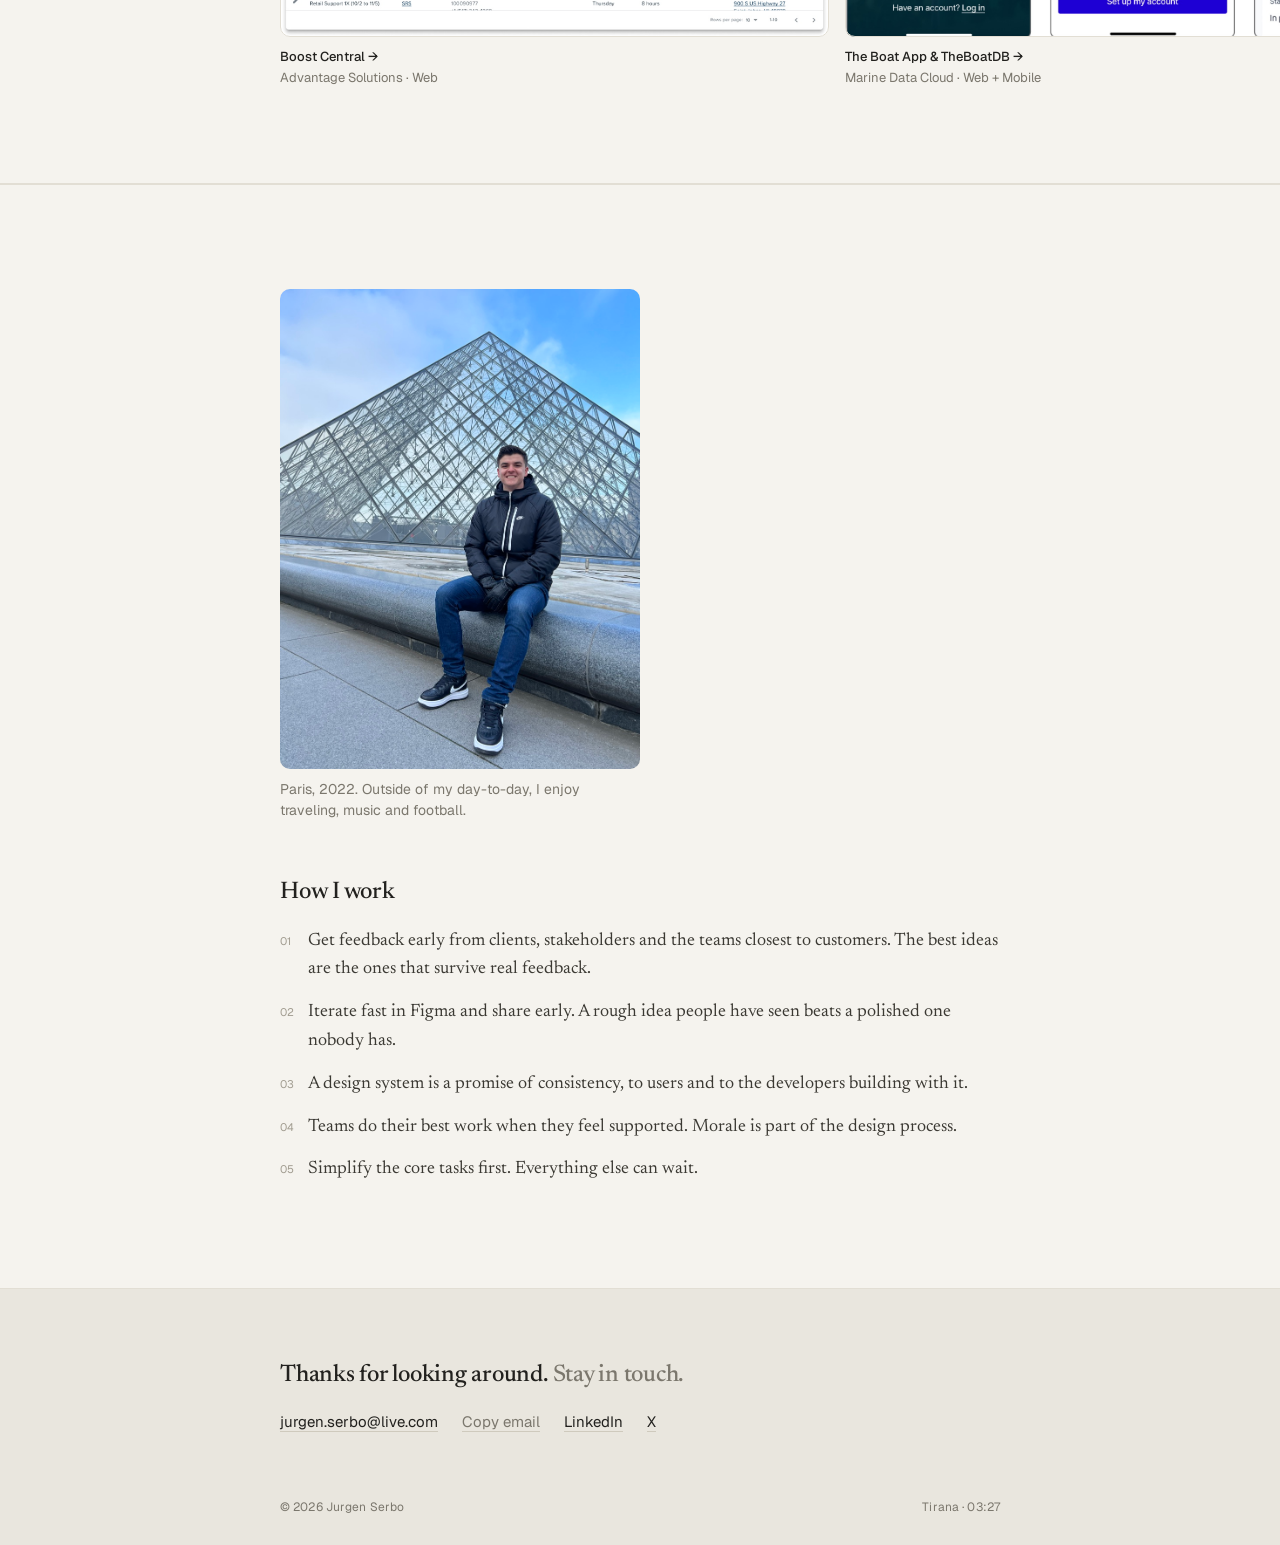
==== commit f0e6c5b5: "Rewrite Neon Ordering case study, curate screens and reorder projects - Neon Ordering: plain-languag" ====
--- a/index.html
+++ b/index.html
@@ -29,12 +29,14 @@
     <nav class="timeline" aria-label="Projects">
       <div class="timeline__scroller">
           <a href="#neon-ordering"><span>Neon Ordering</span><span>2026—now</span></a>
+          <a href="#asset-panda"><span>Asset Panda</span><span>2024—2026</span></a>
           <a href="#niza-global"><span>Niza Global</span><span>2024—2025</span></a>
-          <a href="#asset-panda"><span>Asset Panda</span><span>2024—2026</span></a>
           <a href="#neon-screens"><span>Neon Screens</span><span>2023—now</span></a>
+          <a href="#boost-retail"><span>Boost Retail</span><span>Coming soon</span></a>
+          <a href="#walmart-all-access"><span>Walmart</span><span>Coming soon</span></a>
           <a href="#the-tablegroup"><span>The Tablegroup</span><span>2021—2023</span></a>
           <span class="timeline__divider" aria-hidden="true"></span>
-          <a href="#more-work"><span>More work</span><span>5 in progress</span></a>
+          <a href="#more-work"><span>More work</span><span>3 in progress</span></a>
       </div>
     </nav>
 
@@ -43,17 +45,37 @@
       <div class="wrap fade">
         <div class="logo" style="--logo-bg:#ff5f1f;--logo-fg:#fff" aria-hidden="true">NO</div>
         <h2 id="no-title">Neon Ordering</h2>
-        <p class="project__role">Product Designer &amp; Product Manager</p>
+        <p class="project__role">Product Manager &amp; Product Designer</p>
         <div class="project__facts meta"><span>Design · Product · Restaurants</span><span>2026—now</span></div>
-        <p class="project__desc">Neon Ordering, a restaurant ordering platform taken from research to three releases in a US burger chain’s stores, across a self-order kiosk, a cashier app, a menu manager and POS and delivery integrations — as the only designer and the product manager.</p>
+        <p class="project__desc">Neon Ordering, a restaurant ordering suite built from scratch, with a menu manager, self-order kiosk, cashier, order manager and POS integrations. Now fully live at Freddy’s Frozen Custard &amp; Steakburgers, with four more brands in pilot.</p>
         <div class="project__more"><a class="text-link" href="neon-ordering.html">Read case study →</a></div>
       </div>
       <div class="carousel" data-carousel>
         <div class="carousel__track">
-          <figure class="carousel__item"><div class="carousel__frame" data-zoom><img src="assets/img/neon-ordering/v2/pos-quick-order.png" width="1366" height="1024" alt="Cashier quick order screen" loading="lazy"></div><figcaption>Cashier</figcaption></figure>
-          <figure class="carousel__item"><div class="carousel__frame" data-zoom><img src="assets/img/neon-ordering/v2/pos-orders-feed.png" width="1366" height="1024" alt="Live orders feed" loading="lazy"></div><figcaption>Orders feed</figcaption></figure>
-          <figure class="carousel__item"><div class="carousel__frame" data-zoom><img src="assets/img/neon-ordering/v2/admin-menu-categories.png" width="1440" height="1080" alt="Menu profile with categories and items" loading="lazy"></div><figcaption>Menu manager</figcaption></figure>
-          <figure class="carousel__item"><div class="carousel__frame" data-zoom><img src="assets/img/neon-ordering/v2/admin-devices.png" width="1440" height="1080" alt="Device management list" loading="lazy"></div><figcaption>Devices</figcaption></figure>
+          <figure class="carousel__item"><div class="carousel__frame" data-zoom><img src="assets/img/neon-ordering/v3/kiosk-item-customize.png" width="1080" height="1920" alt="Kiosk item drawer for a burger combo" loading="lazy"></div><figcaption>Self-order kiosk</figcaption></figure>
+          <figure class="carousel__item"><div class="carousel__frame" data-zoom><img src="assets/img/neon-ordering/v3/menu-edit-item.png" width="1440" height="1825" alt="Edit menu item with overrides" loading="lazy"></div><figcaption>Menu manager</figcaption></figure>
+          <figure class="carousel__item"><div class="carousel__frame" data-zoom><img src="assets/img/neon-ordering/v3/cashier-new-order-alert.png" width="1366" height="1024" alt="Cashier live orders with a new order alert" loading="lazy"></div><figcaption>Cashier</figcaption></figure>
+          <figure class="carousel__item"><div class="carousel__frame" data-zoom><img src="assets/img/neon-ordering/v3/kiosk-nested-modifiers.png" width="1080" height="1920" alt="Kiosk stacked sheet for nested choices" loading="lazy"></div><figcaption>Nested modifiers</figcaption></figure>
+        </div>
+      </div>
+    </section>
+
+    <!-- Asset Panda -->
+    <section class="project" id="asset-panda" aria-labelledby="ap-title">
+      <div class="wrap fade">
+        <div class="logo" style="--logo-bg:#5b3fd6;--logo-fg:#fff" aria-hidden="true">AP</div>
+        <h2 id="ap-title">Asset Panda</h2>
+        <p class="project__role">Product Designer</p>
+        <div class="project__facts meta"><span>Design · Design systems · Enterprise SaaS</span><span>2024—2026</span></div>
+        <p class="project__desc">Asset Panda Pro, an enterprise asset management platform built 0 → 1 that now tracks millions of records for customers including Rio Tinto and Red Bull, across a web platform, a field-worker mobile app, AI tooling and a shared design system.</p>
+        <div class="project__more"><a class="text-link" href="asset-panda.html">Read case study →</a></div>
+      </div>
+      <div class="carousel" data-carousel>
+        <div class="carousel__track">
+          <figure class="carousel__item"><div class="carousel__frame" data-zoom><img src="assets/img/asset-panda/web-home.jpg" width="2000" height="1423" alt="Asset Panda home screen with KPI tiles and a needs-attention queue" loading="lazy"></div><figcaption>Home screen</figcaption></figure>
+          <figure class="carousel__item"><div class="carousel__frame" data-zoom><img src="assets/img/asset-panda/web-dashboard.jpg" width="2000" height="1423" alt="Configurable widget dashboard" loading="lazy"></div><figcaption>Dashboard</figcaption></figure>
+          <figure class="carousel__item"><div class="carousel__frame phone-frame" data-zoom><div class="phone-pair"><img src="assets/img/asset-panda/m-home.png" width="410" height="863" alt="Mobile home, light mode" loading="lazy"><img src="assets/img/asset-panda/m-home-dark.png" width="410" height="863" alt="Mobile home, dark mode" loading="lazy"></div></div><figcaption>Mobile home, light and dark</figcaption></figure>
+          <figure class="carousel__item"><div class="carousel__frame" data-zoom><img src="assets/img/asset-panda/web-ai.jpg" width="2000" height="1423" alt="Ursa AI assistant panel" loading="lazy"></div><figcaption>Ursa AI assistant</figcaption></figure>
         </div>
       </div>
     </section>
@@ -78,26 +100,6 @@
       </div>
     </section>
 
-    <!-- Asset Panda -->
-    <section class="project" id="asset-panda" aria-labelledby="ap-title">
-      <div class="wrap fade">
-        <div class="logo" style="--logo-bg:#5b3fd6;--logo-fg:#fff" aria-hidden="true">AP</div>
-        <h2 id="ap-title">Asset Panda</h2>
-        <p class="project__role">Product Designer</p>
-        <div class="project__facts meta"><span>Design · Design systems · Enterprise SaaS</span><span>2024—2026</span></div>
-        <p class="project__desc">Asset Panda Pro, an enterprise asset management platform built 0 → 1 that now tracks millions of records for customers including Rio Tinto and Red Bull, across a web platform, a field-worker mobile app, AI tooling and a shared design system.</p>
-        <div class="project__more"><a class="text-link" href="asset-panda.html">Read case study →</a></div>
-      </div>
-      <div class="carousel" data-carousel>
-        <div class="carousel__track">
-          <figure class="carousel__item"><div class="carousel__frame" data-zoom><img src="assets/img/asset-panda/web-home.jpg" width="2000" height="1423" alt="Asset Panda home screen with KPI tiles and a needs-attention queue" loading="lazy"></div><figcaption>Home screen</figcaption></figure>
-          <figure class="carousel__item"><div class="carousel__frame" data-zoom><img src="assets/img/asset-panda/web-dashboard.jpg" width="2000" height="1423" alt="Configurable widget dashboard" loading="lazy"></div><figcaption>Dashboard</figcaption></figure>
-          <figure class="carousel__item"><div class="carousel__frame phone-frame" data-zoom><div class="phone-pair"><img src="assets/img/asset-panda/m-home.png" width="410" height="863" alt="Mobile home, light mode" loading="lazy"><img src="assets/img/asset-panda/m-home-dark.png" width="410" height="863" alt="Mobile home, dark mode" loading="lazy"></div></div><figcaption>Mobile home, light and dark</figcaption></figure>
-          <figure class="carousel__item"><div class="carousel__frame" data-zoom><img src="assets/img/asset-panda/web-ai.jpg" width="2000" height="1423" alt="Ursa AI assistant panel" loading="lazy"></div><figcaption>Ursa AI assistant</figcaption></figure>
-        </div>
-      </div>
-    </section>
-
     <!-- Neon Screens -->
     <section class="project" id="neon-screens" aria-labelledby="neon-title">
       <div class="wrap fade">
@@ -118,6 +120,40 @@
       </div>
     </section>
 
+    <!-- Boost Retail (case study coming soon) -->
+    <section class="project" id="boost-retail" aria-labelledby="boost-retail-title">
+      <div class="wrap fade">
+        <div class="logo" style="--logo-bg:#f2b705;--logo-fg:#141412" aria-hidden="true">BR</div>
+        <h2 id="boost-retail-title">Boost Retail</h2>
+        <p class="project__role">Advantage Solutions</p>
+        <div class="project__facts meta"><span>Mobile</span><span>Case study coming soon</span></div>
+        <p class="project__desc">A mobile app for Advantage Solutions. The full write-up is on the way.</p>
+        <div class="project__more"><a class="text-link" href="coming-soon.html?p=boost-retail">First look →</a></div>
+      </div>
+      <div class="carousel" data-carousel>
+        <div class="carousel__track">
+          <figure class="carousel__item"><div class="carousel__frame" data-zoom><img src="assets/img/card-boost-retail.jpg" width="1600" height="1102" alt="Boost Retail mobile app screens" loading="lazy"></div><figcaption>Boost Retail</figcaption></figure>
+        </div>
+      </div>
+    </section>
+
+    <!-- Walmart All Access (case study coming soon) -->
+    <section class="project" id="walmart-all-access" aria-labelledby="walmart-all-access-title">
+      <div class="wrap fade">
+        <div class="logo" style="--logo-bg:#0071ce;--logo-fg:#fff" aria-hidden="true">W</div>
+        <h2 id="walmart-all-access-title">Walmart All Access</h2>
+        <p class="project__role">Advantage Solutions</p>
+        <div class="project__facts meta"><span>Web</span><span>Case study coming soon</span></div>
+        <p class="project__desc">A web platform for Advantage Solutions. The full write-up is on the way.</p>
+        <div class="project__more"><a class="text-link" href="coming-soon.html?p=walmart-all-access">First look →</a></div>
+      </div>
+      <div class="carousel" data-carousel>
+        <div class="carousel__track">
+          <figure class="carousel__item"><div class="carousel__frame" data-zoom><img src="assets/img/card-walmart.jpg" width="1600" height="1211" alt="Walmart All Access scheduling calendar" loading="lazy"></div><figcaption>Walmart All Access</figcaption></figure>
+        </div>
+      </div>
+    </section>
+
     <!-- The Tablegroup -->
     <section class="project" id="the-tablegroup" aria-labelledby="tg-title">
       <div class="wrap fade">
@@ -147,17 +183,9 @@
       </div>
       <div class="carousel" data-carousel>
         <div class="carousel__track">
-          <a class="carousel__item carousel__link" href="coming-soon.html?p=walmart-all-access">
-            <div class="carousel__frame"><img src="assets/img/card-walmart.jpg" width="1600" height="1211" alt="Walmart All Access scheduling calendar" loading="lazy"></div>
-            <span class="carousel__caption"><span class="carousel__title">Walmart All Access →</span><span>Advantage Solutions · Web</span></span>
-          </a>
           <a class="carousel__item carousel__link" href="coming-soon.html?p=boost-central">
             <div class="carousel__frame"><img src="assets/img/card-boost-central.jpg" width="1600" height="1165" alt="Boost Central data table" loading="lazy"></div>
             <span class="carousel__caption"><span class="carousel__title">Boost Central →</span><span>Advantage Solutions · Web</span></span>
-          </a>
-          <a class="carousel__item carousel__link" href="coming-soon.html?p=boost-retail">
-            <div class="carousel__frame"><img src="assets/img/card-boost-retail.jpg" width="1600" height="1102" alt="Boost Retail mobile app screens" loading="lazy"></div>
-            <span class="carousel__caption"><span class="carousel__title">Boost Retail →</span><span>Advantage Solutions · Mobile</span></span>
           </a>
           <a class="carousel__item carousel__link" href="coming-soon.html?p=the-boat-app">
             <div class="carousel__frame"><img src="assets/img/card-marine.jpg" width="1600" height="1080" alt="The Boat App onboarding screens" loading="lazy"></div>
